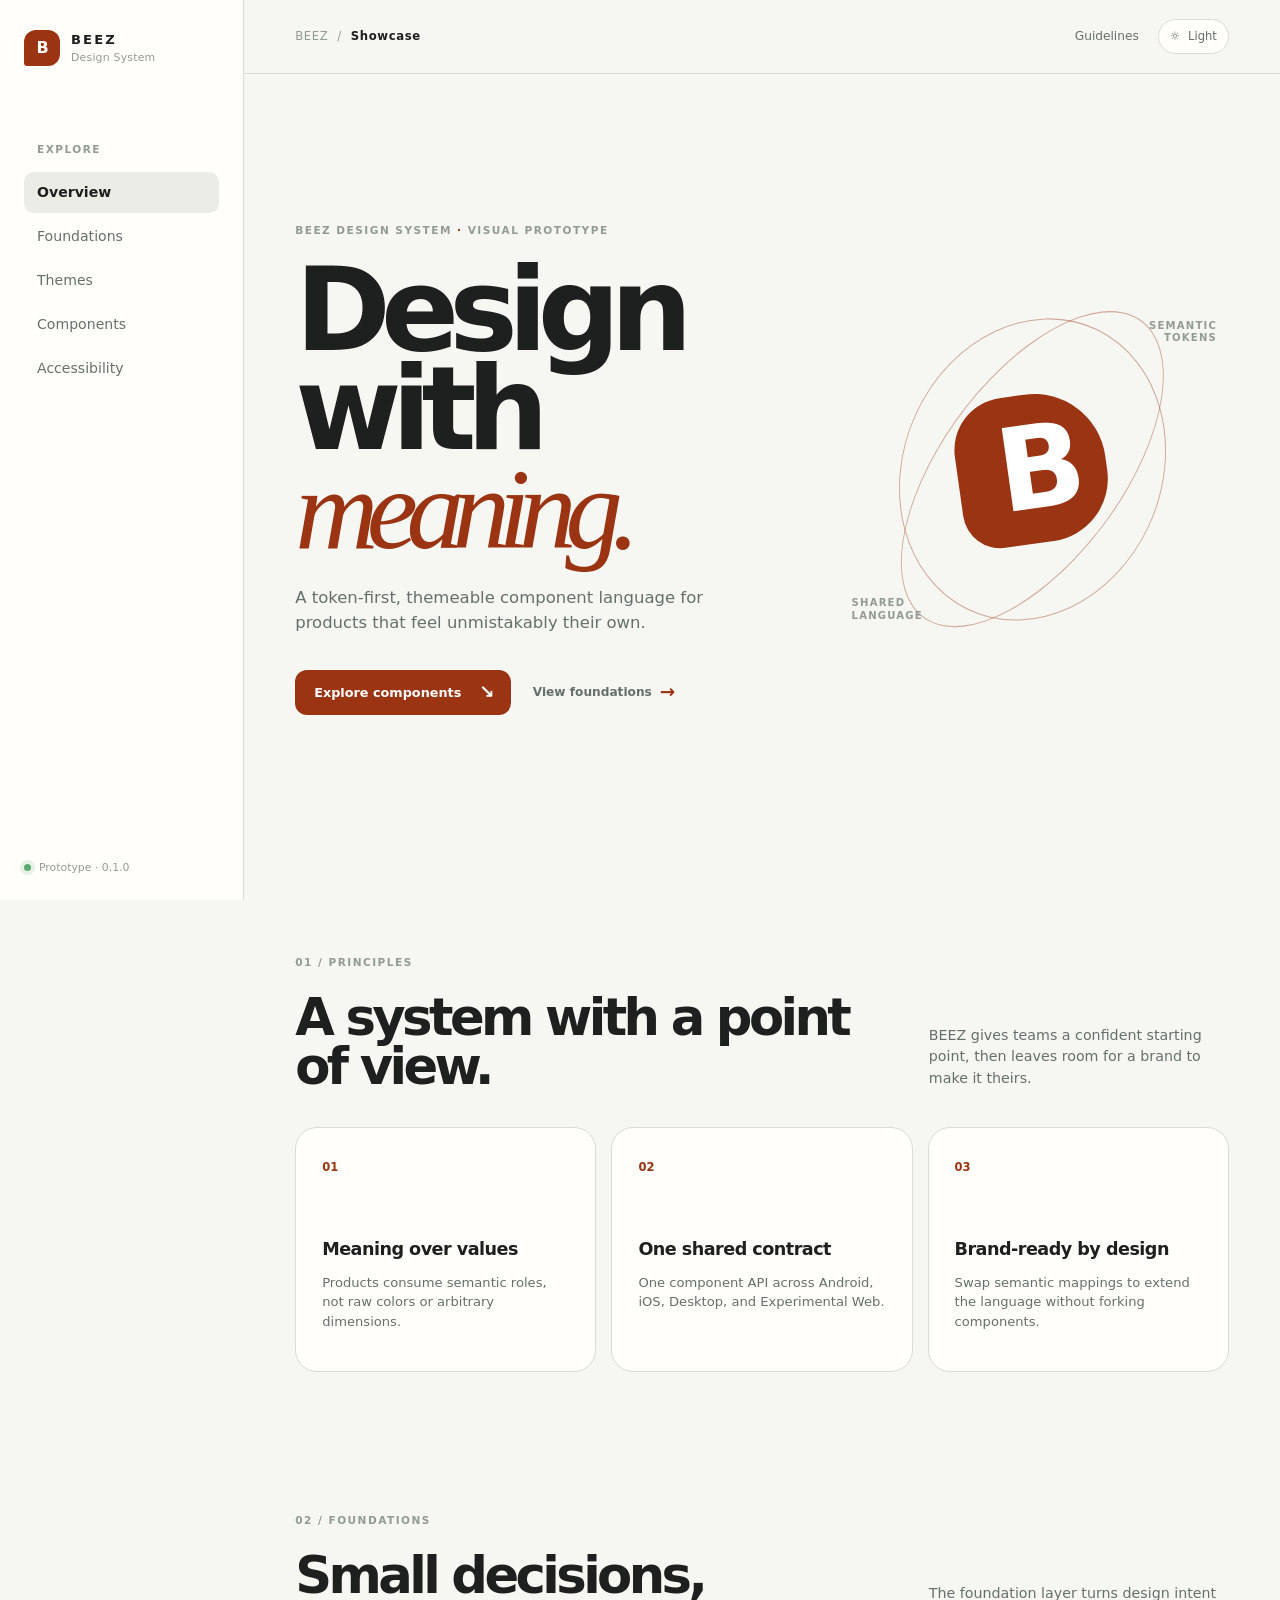
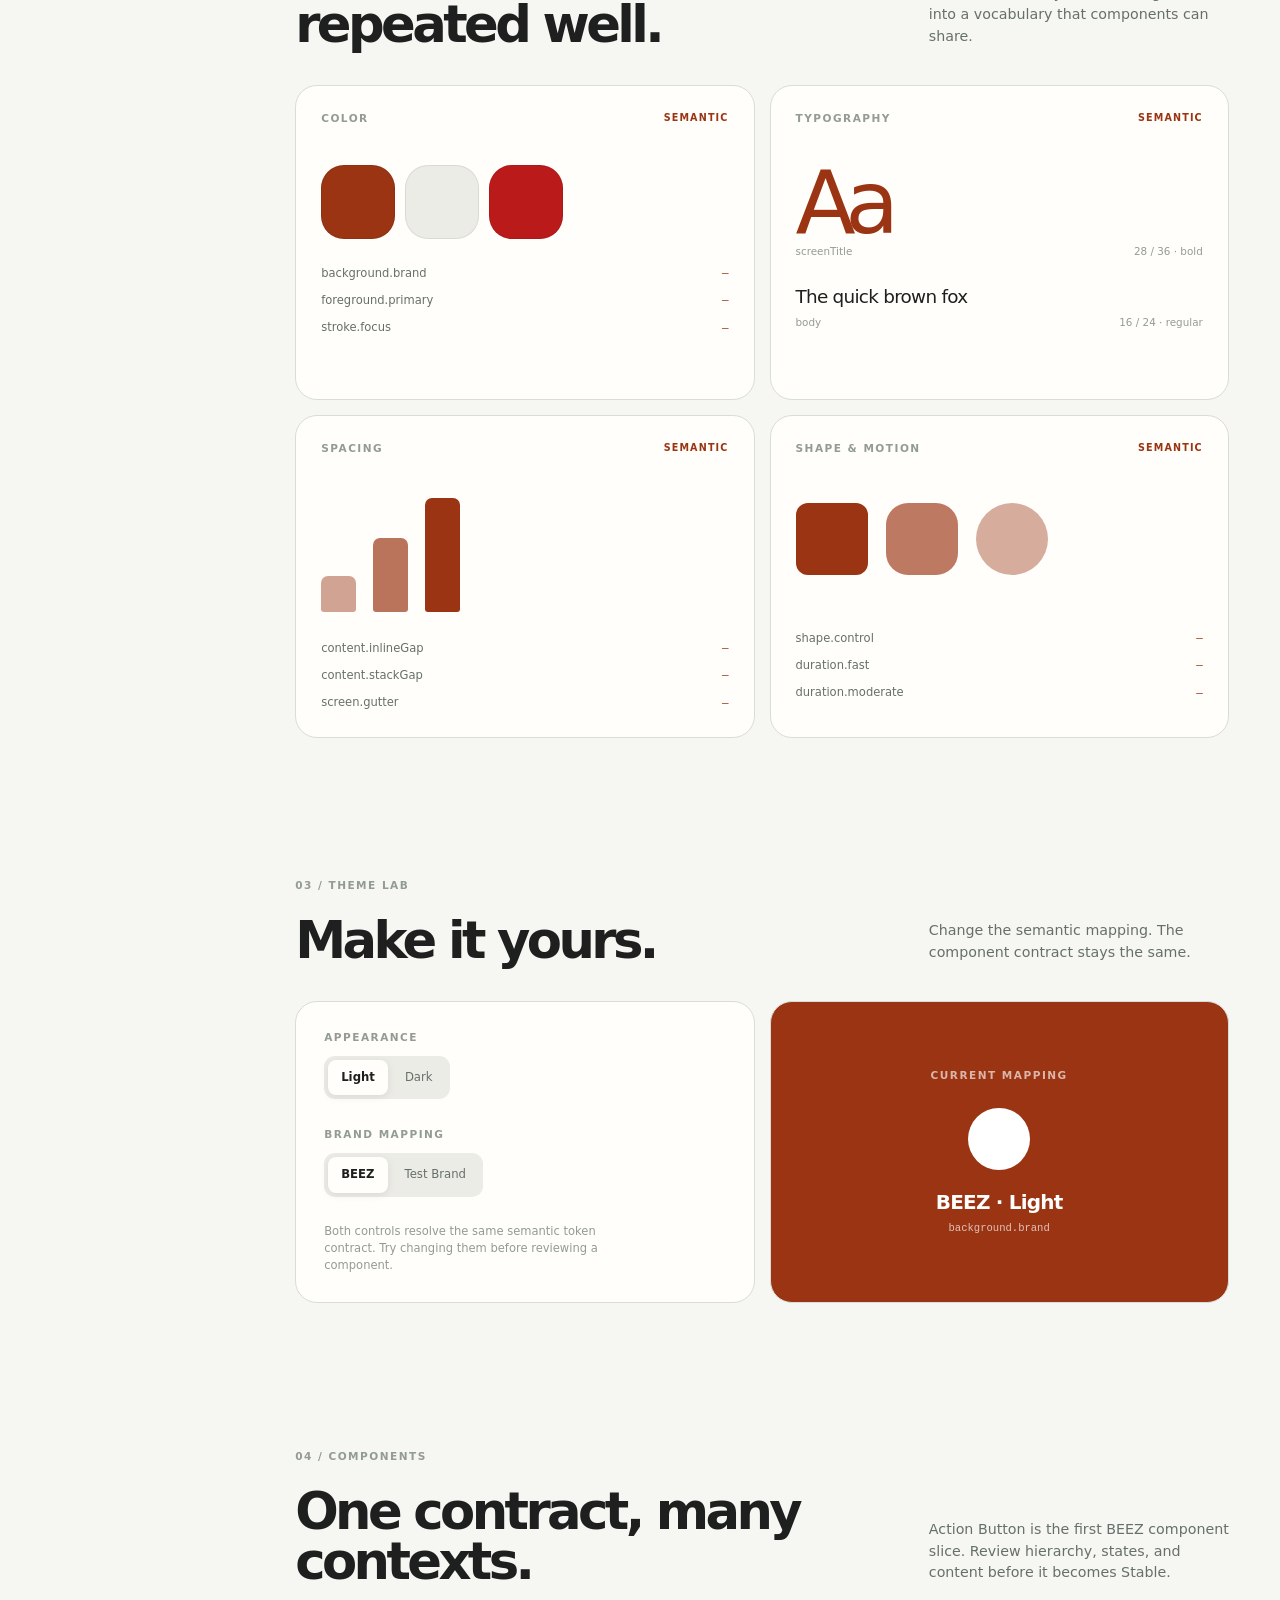
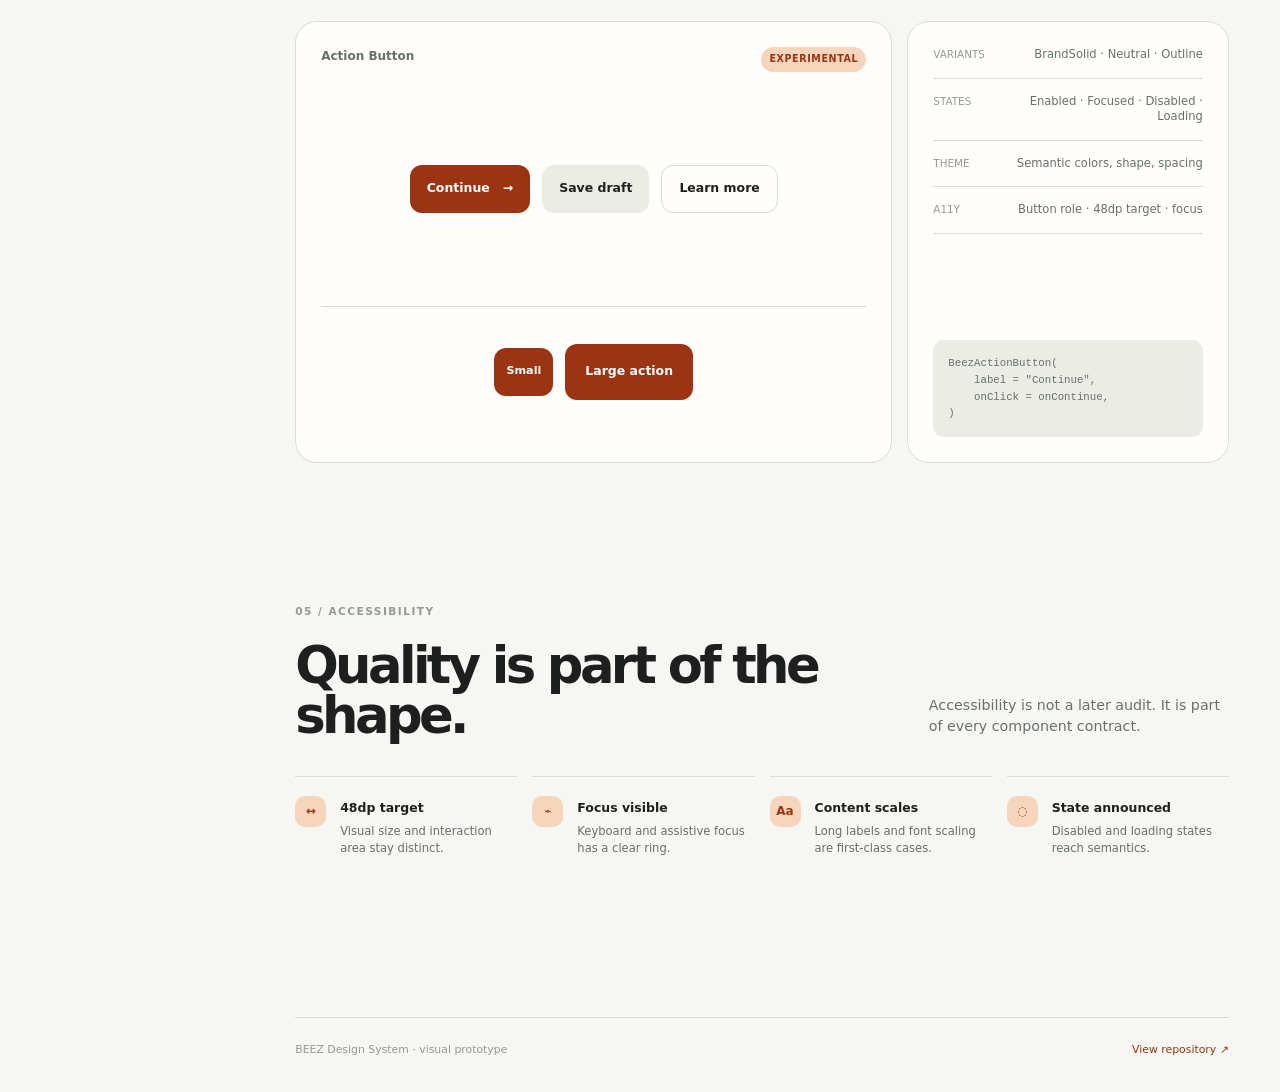
==== showcase/index.html @ 4e292fdb "feat: add BEEZ showcase shell" ====
<!doctype html>
<html lang="en">
  <head>
    <meta charset="utf-8">
    <meta name="viewport" content="width=device-width, initial-scale=1">
    <meta name="description" content="BEEZ Design System visual showcase prototype">
    <title>BEEZ Showcase</title>
    <link rel="stylesheet" href="./styles.css">
  </head>
  <body>
    <div class="app-shell">
      <aside class="sidebar" data-sidebar>
        <a class="brand-lockup" href="#overview" aria-label="BEEZ Showcase home">
          <span class="brand-mark">B</span>
          <span>
            <strong>BEEZ</strong>
            <small>Design System</small>
          </span>
        </a>

        <nav class="side-nav" aria-label="Showcase navigation">
          <p class="nav-label">Explore</p>
          <a class="nav-link is-active" href="#overview" data-nav="overview">Overview</a>
          <a class="nav-link" href="#foundations" data-nav="foundations">Foundations</a>
          <a class="nav-link" href="#themes" data-nav="themes">Themes</a>
          <a class="nav-link" href="#components" data-nav="components">Components</a>
          <a class="nav-link" href="#accessibility" data-nav="accessibility">Accessibility</a>
        </nav>

        <div class="sidebar-footer">
          <span class="status-dot"></span>
          <span>Prototype · 0.1.0</span>
        </div>
      </aside>

      <main class="main-content">
        <header class="topbar">
          <button class="icon-button menu-button" type="button" aria-label="Open navigation" data-menu-toggle>☰</button>
          <div class="breadcrumb"><span>BEEZ</span><span>/</span><strong>Showcase</strong></div>
          <div class="topbar-actions">
            <a class="text-link" href="https://github.com/90ms/beez-design/blob/main/docs/showcase.md">Guidelines</a>
            <button class="theme-toggle" type="button" data-theme-toggle aria-label="Toggle color theme">
              <span data-theme-icon>☼</span>
              <span data-theme-label>Light</span>
            </button>
          </div>
        </header>

        <div class="page-wrap">
          <section class="hero section-anchor" id="overview">
            <div class="hero-copy">
              <p class="eyebrow">BEEZ DESIGN SYSTEM <span>·</span> VISUAL PROTOTYPE</p>
              <h1>Design with<br><em>meaning.</em></h1>
              <p class="hero-description">A token-first, themeable component language for products that feel unmistakably their own.</p>
              <div class="hero-actions">
                <a class="button button-primary" href="#components">Explore components <span>↘</span></a>
                <a class="quiet-link" href="#foundations">View foundations <span>→</span></a>
              </div>
            </div>
            <div class="hero-art" aria-hidden="true">
              <div class="art-orbit orbit-one"></div>
              <div class="art-orbit orbit-two"></div>
              <div class="art-core">B</div>
              <div class="art-label label-top">semantic<br>tokens</div>
              <div class="art-label label-bottom">shared<br>language</div>
            </div>
          </section>

          <section class="section-anchor" id="principles">
            <div class="section-heading">
              <div>
                <p class="eyebrow">01 / PRINCIPLES</p>
                <h2>A system with a point of view.</h2>
              </div>
              <p class="section-intro">BEEZ gives teams a confident starting point, then leaves room for a brand to make it theirs.</p>
            </div>
            <div class="principle-grid">
              <article class="principle-card">
                <span class="card-index">01</span>
                <h3>Meaning over values</h3>
                <p>Products consume semantic roles, not raw colors or arbitrary dimensions.</p>
              </article>
              <article class="principle-card">
                <span class="card-index">02</span>
                <h3>One shared contract</h3>
                <p>One component API across Android, iOS, Desktop, and Experimental Web.</p>
              </article>
              <article class="principle-card">
                <span class="card-index">03</span>
                <h3>Brand-ready by design</h3>
                <p>Swap semantic mappings to extend the language without forking components.</p>
              </article>
            </div>
          </section>

          <section class="section-anchor" id="foundations">
            <div class="section-heading">
              <div>
                <p class="eyebrow">02 / FOUNDATIONS</p>
                <h2>Small decisions, repeated well.</h2>
              </div>
              <p class="section-intro">The foundation layer turns design intent into a vocabulary that components can share.</p>
            </div>
            <div class="foundation-grid">
              <article class="foundation-card foundation-color">
                <div class="card-topline"><span>Color</span><span>semantic</span></div>
                <div class="swatch-row">
                  <span class="color-swatch swatch-brand" data-swatch="background.brand"></span>
                  <span class="color-swatch swatch-neutral" data-swatch="background.neutral"></span>
                  <span class="color-swatch swatch-critical" data-swatch="background.critical"></span>
                </div>
                <div class="token-list">
                  <div><span>background.brand</span><code data-token-value="background.brand">—</code></div>
                  <div><span>foreground.primary</span><code data-token-value="foreground.primary">—</code></div>
                  <div><span>stroke.focus</span><code data-token-value="stroke.focus">—</code></div>
                </div>
              </article>
              <article class="foundation-card">
                <div class="card-topline"><span>Typography</span><span>semantic</span></div>
                <div class="type-sample display-sample" data-type-sample="display">Aa</div>
                <div class="type-sample-label"><span>screenTitle</span><span>28 / 36 · bold</span></div>
                <div class="type-sample body-sample" data-type-sample="body">The quick brown fox</div>
                <div class="type-sample-label"><span>body</span><span>16 / 24 · regular</span></div>
              </article>
              <article class="foundation-card">
                <div class="card-topline"><span>Spacing</span><span>semantic</span></div>
                <div class="spacing-demo">
                  <span class="spacing-bar bar-small" data-spacing="content.inlineGap"></span>
                  <span class="spacing-bar bar-medium" data-spacing="content.stackGap"></span>
                  <span class="spacing-bar bar-large" data-spacing="screen.gutter"></span>
                </div>
                <div class="token-list">
                  <div><span>content.inlineGap</span><code data-token-value="content.inlineGap">—</code></div>
                  <div><span>content.stackGap</span><code data-token-value="content.stackGap">—</code></div>
                  <div><span>screen.gutter</span><code data-token-value="screen.gutter">—</code></div>
                </div>
              </article>
              <article class="foundation-card">
                <div class="card-topline"><span>Shape & Motion</span><span>semantic</span></div>
                <div class="shape-demo">
                  <span class="shape-sample shape-control"></span>
                  <span class="shape-sample shape-container"></span>
                  <span class="shape-sample shape-round"></span>
                </div>
                <div class="token-list">
                  <div><span>shape.control</span><code data-token-value="shape.control">—</code></div>
                  <div><span>duration.fast</span><code data-token-value="duration.fast">—</code></div>
                  <div><span>duration.moderate</span><code data-token-value="duration.moderate">—</code></div>
                </div>
              </article>
            </div>
          </section>

          <section class="section-anchor theme-lab" id="themes">
            <div class="section-heading">
              <div>
                <p class="eyebrow">03 / THEME LAB</p>
                <h2>Make it yours.</h2>
              </div>
              <p class="section-intro">Change the semantic mapping. The component contract stays the same.</p>
            </div>
            <div class="lab-layout">
              <div class="lab-controls">
                <div class="control-group">
                  <span class="control-label">Appearance</span>
                  <div class="segmented-control" role="group" aria-label="Appearance">
                    <button type="button" class="segment is-selected" data-appearance="light">Light</button>
                    <button type="button" class="segment" data-appearance="dark">Dark</button>
                  </div>
                </div>
                <div class="control-group">
                  <span class="control-label">Brand mapping</span>
                  <div class="segmented-control" role="group" aria-label="Brand mapping">
                    <button type="button" class="segment is-selected" data-brand="beez">BEEZ</button>
                    <button type="button" class="segment" data-brand="test">Test Brand</button>
                  </div>
                </div>
                <p class="lab-note">Both controls resolve the same semantic token contract. Try changing them before reviewing a component.</p>
              </div>
              <div class="lab-preview" data-lab-preview>
                <span class="preview-kicker">CURRENT MAPPING</span>
                <div class="preview-swatch" data-preview-swatch></div>
                <strong data-preview-name>BEEZ · Light</strong>
                <span data-preview-value>background.brand</span>
              </div>
            </div>
          </section>

          <section class="section-anchor" id="components">
            <div class="section-heading">
              <div>
                <p class="eyebrow">04 / COMPONENTS</p>
                <h2>One contract, many contexts.</h2>
              </div>
              <p class="section-intro">Action Button is the first BEEZ component slice. Review hierarchy, states, and content before it becomes Stable.</p>
            </div>
            <div class="component-showcase">
              <div class="component-preview">
                <div class="preview-toolbar">
                  <span>Action Button</span>
                  <span class="status-badge">Experimental</span>
                </div>
                <div class="button-stage" data-button-stage>
                  <button class="beez-button button-brand" data-action-button="brand">Continue <span>→</span></button>
                  <button class="beez-button button-neutral" data-action-button="neutral">Save draft</button>
                  <button class="beez-button button-outline" data-action-button="outline">Learn more</button>
                </div>
                <div class="button-stage button-stage-small" data-button-stage-small>
                  <button class="beez-button button-brand is-small">Small</button>
                  <button class="beez-button button-brand is-large">Large action</button>
                </div>
              </div>
              <div class="component-notes">
                <div class="note-row"><span class="note-key">Variants</span><span>BrandSolid · Neutral · Outline</span></div>
                <div class="note-row"><span class="note-key">States</span><span>Enabled · Focused · Disabled · Loading</span></div>
                <div class="note-row"><span class="note-key">Theme</span><span>Semantic colors, shape, spacing</span></div>
                <div class="note-row"><span class="note-key">A11y</span><span>Button role · 48dp target · focus</span></div>
                <pre class="code-snippet"><code>BeezActionButton(
    label = "Continue",
    onClick = onContinue,
)</code></pre>
              </div>
            </div>
          </section>

          <section class="section-anchor accessibility-section" id="accessibility">
            <div class="section-heading">
              <div>
                <p class="eyebrow">05 / ACCESSIBILITY</p>
                <h2>Quality is part of the shape.</h2>
              </div>
              <p class="section-intro">Accessibility is not a later audit. It is part of every component contract.</p>
            </div>
            <div class="access-grid">
              <div class="access-item"><span class="access-icon">↔</span><div><strong>48dp target</strong><p>Visual size and interaction area stay distinct.</p></div></div>
              <div class="access-item"><span class="access-icon">⌁</span><div><strong>Focus visible</strong><p>Keyboard and assistive focus has a clear ring.</p></div></div>
              <div class="access-item"><span class="access-icon">Aa</span><div><strong>Content scales</strong><p>Long labels and font scaling are first-class cases.</p></div></div>
              <div class="access-item"><span class="access-icon">◌</span><div><strong>State announced</strong><p>Disabled and loading states reach semantics.</p></div></div>
            </div>
          </section>

          <footer class="site-footer">
            <span>BEEZ Design System · visual prototype</span>
            <a href="https://github.com/90ms/beez-design">View repository ↗</a>
          </footer>
        </div>
      </main>
    </div>
    <script src="./app.js"></script>
  </body>
</html>
---- showcase/styles.css ----
:root {
  color-scheme: light;
  --page: #f6f6f2;
  --surface: #fffefa;
  --surface-raised: #ffffff;
  --surface-muted: #ecece6;
  --ink: #1d201e;
  --ink-soft: #66706a;
  --ink-faint: #939b95;
  --line: #d9ddd7;
  --brand: #9a3412;
  --brand-soft: #f6d5bd;
  --on-brand: #ffffff;
  --critical: #ba1a1a;
  --focus: #9a3412;
  --shadow: 0 18px 60px rgba(29, 32, 30, .08);
  --radius-card: 22px;
  --radius-control: 12px;
  --radius-pill: 999px;
  --page-gutter: clamp(20px, 4vw, 64px);
  --section-gap: clamp(88px, 11vw, 176px);
  --display-size: clamp(4rem, 9vw, 9.5rem);
  --body-size: 1rem;
  --transition: 180ms ease;
}

html[data-theme="dark"] {
  color-scheme: dark;
  --page: #171916;
  --surface: #20231f;
  --surface-raised: #292d28;
  --surface-muted: #30352f;
  --ink: #f1f2eb;
  --ink-soft: #b4bdb3;
  --ink-faint: #7e887f;
  --line: #3d443c;
  --brand: #ffb36b;
  --brand-soft: #5d3521;
  --on-brand: #3b1800;
  --critical: #ffb4ab;
  --focus: #ffb36b;
  --shadow: 0 18px 60px rgba(0, 0, 0, .2);
}

html[data-brand="test"] {
  --brand: #1769aa;
  --brand-soft: #cfe5f8;
  --on-brand: #ffffff;
  --focus: #1769aa;
}

html[data-brand="test"][data-theme="dark"] {
  --brand: #8cc8f2;
  --brand-soft: #25465e;
  --on-brand: #082238;
  --focus: #8cc8f2;
}

* { box-sizing: border-box; }

html { scroll-behavior: smooth; }

body {
  margin: 0;
  background: var(--page);
  color: var(--ink);
  font-family: Inter, ui-sans-serif, system-ui, -apple-system, BlinkMacSystemFont, "Segoe UI", sans-serif;
  font-size: var(--body-size);
  line-height: 1.5;
  transition: background var(--transition), color var(--transition);
}

button, a { font: inherit; }
a { color: inherit; text-decoration: none; }
button { border: 0; cursor: pointer; }

.app-shell { display: flex; min-height: 100vh; }

.sidebar {
  position: fixed;
  inset: 0 auto 0 0;
  z-index: 10;
  display: flex;
  width: 244px;
  flex-direction: column;
  padding: 30px 24px 24px;
  border-right: 1px solid var(--line);
  background: var(--surface);
}

.brand-lockup { display: inline-flex; align-items: center; gap: 11px; }
.brand-mark {
  display: grid;
  width: 36px;
  height: 36px;
  place-items: center;
  border-radius: 12px 12px 12px 3px;
  background: var(--brand);
  color: var(--on-brand);
  font-weight: 800;
  letter-spacing: -.08em;
  transition: background var(--transition), color var(--transition);
}
.brand-lockup strong { display: block; font-size: .82rem; letter-spacing: .16em; }
.brand-lockup small { display: block; color: var(--ink-faint); font-size: .68rem; letter-spacing: .02em; }
.side-nav { margin-top: 76px; }
.nav-label, .eyebrow, .control-label, .card-topline, .preview-kicker {
  color: var(--ink-faint);
  font-size: .66rem;
  font-weight: 750;
  letter-spacing: .14em;
  text-transform: uppercase;
}
.nav-label { margin: 0 0 14px 13px; }
.nav-link {
  display: block;
  margin: 3px 0;
  padding: 10px 13px;
  border-radius: 10px;
  color: var(--ink-soft);
  font-size: .88rem;
  transition: background var(--transition), color var(--transition);
}
.nav-link:hover, .nav-link.is-active { background: var(--surface-muted); color: var(--ink); }
.nav-link.is-active { font-weight: 700; }
.sidebar-footer { display: flex; align-items: center; gap: 8px; margin-top: auto; color: var(--ink-faint); font-size: .68rem; }
.status-dot { width: 7px; height: 7px; border-radius: 50%; background: #5caa71; box-shadow: 0 0 0 4px color-mix(in srgb, #5caa71 15%, transparent); }

.main-content { min-width: 0; width: 100%; margin-left: 244px; }
.topbar {
  position: sticky;
  top: 0;
  z-index: 5;
  display: flex;
  height: 74px;
  align-items: center;
  justify-content: space-between;
  padding: 0 var(--page-gutter);
  border-bottom: 1px solid var(--line);
  background: color-mix(in srgb, var(--page) 88%, transparent);
  backdrop-filter: blur(14px);
}
.breadcrumb { display: flex; gap: 9px; color: var(--ink-faint); font-size: .73rem; letter-spacing: .05em; }
.breadcrumb strong { color: var(--ink); }
.topbar-actions { display: flex; align-items: center; gap: 19px; }
.text-link, .quiet-link { color: var(--ink-soft); font-size: .76rem; }
.text-link:hover, .quiet-link:hover { color: var(--brand); }
.theme-toggle, .icon-button {
  display: inline-flex;
  align-items: center;
  gap: 8px;
  padding: 8px 11px;
  border: 1px solid var(--line);
  border-radius: var(--radius-pill);
  background: var(--surface);
  color: var(--ink-soft);
  font-size: .72rem;
  transition: border-color var(--transition), color var(--transition), background var(--transition);
}
.theme-toggle:hover, .icon-button:hover { border-color: var(--brand); color: var(--ink); }
.menu-button { display: none; padding: 7px 10px; border-radius: 9px; }

.page-wrap { max-width: 1400px; margin: 0 auto; padding: 0 var(--page-gutter); }
.section-anchor { scroll-margin-top: 100px; padding-top: var(--section-gap); }
.hero { display: flex; min-height: min(740px, calc(100vh - 74px)); align-items: center; justify-content: space-between; gap: 50px; padding-top: 50px; }
.hero-copy { max-width: 710px; }
.eyebrow { margin: 0 0 22px; }
.eyebrow span { color: var(--brand); }
h1, h2, h3, p { margin-top: 0; }
h1 { margin-bottom: 27px; font-size: var(--display-size); font-weight: 670; letter-spacing: -.085em; line-height: .86; }
h1 em { color: var(--brand); font-family: Georgia, "Times New Roman", serif; font-weight: 400; letter-spacing: -.1em; }
.hero-description { max-width: 445px; color: var(--ink-soft); font-size: 1.03rem; }
.hero-actions { display: flex; align-items: center; gap: 22px; margin-top: 34px; }
.button { display: inline-flex; align-items: center; gap: 18px; border-radius: var(--radius-control); padding: 13px 16px 13px 19px; font-size: .8rem; font-weight: 730; transition: transform var(--transition), background var(--transition); }
.button:hover { transform: translateY(-2px); }
.button-primary { background: var(--brand); color: var(--on-brand); }
.button-primary span { font-size: 1.15rem; line-height: 1; }
.quiet-link { display: inline-flex; align-items: center; gap: 8px; font-weight: 650; }
.quiet-link span { color: var(--brand); font-size: 1.15rem; }

.hero-art { position: relative; width: min(42vw, 530px); aspect-ratio: 1; }
.art-orbit { position: absolute; inset: 14%; border: 1px solid color-mix(in srgb, var(--brand) 40%, transparent); border-radius: 50%; transform: rotate(-25deg) skewX(-10deg); }
.orbit-two { inset: 5% 26% 5% 26%; transform: rotate(55deg) skewX(14deg); }
.art-core { position: absolute; top: 50%; left: 50%; display: grid; width: 38%; aspect-ratio: 1; place-items: center; transform: translate(-50%, -50%) rotate(-8deg); border-radius: 35% 48% 42% 25%; background: var(--brand); color: var(--on-brand); font-size: clamp(4rem, 9vw, 8rem); font-weight: 800; letter-spacing: -.16em; line-height: 1; transition: background var(--transition), color var(--transition); }
.art-label { position: absolute; color: var(--ink-faint); font-size: .63rem; font-weight: 700; letter-spacing: .12em; line-height: 1.25; text-transform: uppercase; }
.label-top { top: 12%; right: 3%; text-align: right; }
.label-bottom { bottom: 11%; left: 4%; }

.section-heading { display: flex; align-items: end; justify-content: space-between; gap: 40px; margin-bottom: 35px; }
.section-heading h2 { max-width: 620px; margin-bottom: 0; font-size: clamp(2rem, 4vw, 4rem); font-weight: 680; letter-spacing: -.07em; line-height: .97; }
.section-intro { max-width: 300px; margin-bottom: 3px; color: var(--ink-soft); font-size: .89rem; }
.principle-grid { display: grid; grid-template-columns: repeat(3, 1fr); gap: 15px; }
.principle-card, .foundation-card, .component-preview, .component-notes, .lab-controls, .lab-preview { border: 1px solid var(--line); border-radius: var(--radius-card); background: var(--surface); }
.principle-card { min-height: 245px; padding: 26px; }
.card-index { display: inline-block; margin-bottom: 60px; color: var(--brand); font-size: .72rem; font-weight: 750; }
.principle-card h3 { margin-bottom: 10px; font-size: 1.1rem; letter-spacing: -.03em; }
.principle-card p { max-width: 265px; margin-bottom: 0; color: var(--ink-soft); font-size: .82rem; }

.foundation-grid { display: grid; grid-template-columns: repeat(2, 1fr); gap: 15px; }
.foundation-card { min-height: 315px; padding: 25px; overflow: hidden; }
.card-topline { display: flex; justify-content: space-between; }
.card-topline span:last-child { color: var(--brand); font-size: .6rem; letter-spacing: .12em; }
.swatch-row { display: flex; gap: 10px; margin: 38px 0 26px; }
.color-swatch { display: block; width: 74px; height: 74px; border-radius: 23px; background: var(--brand); box-shadow: inset 0 0 0 1px rgba(0,0,0,.08); }
.swatch-neutral { background: var(--surface-muted); }
.swatch-critical { background: var(--critical); }
.token-list { display: grid; gap: 10px; }
.token-list > div, .type-sample-label, .note-row { display: flex; align-items: center; justify-content: space-between; gap: 20px; color: var(--ink-soft); font-size: .72rem; }
.token-list code { color: var(--brand); font-family: ui-monospace, SFMono-Regular, Menlo, monospace; font-size: .68rem; }
.display-sample { margin-top: 34px; color: var(--brand); font-size: 5.5rem; letter-spacing: -.12em; line-height: .95; }
.body-sample { margin: 23px 0 4px; font-size: 1.15rem; letter-spacing: -.04em; }
.type-sample-label { color: var(--ink-faint); font-size: .65rem; }
.spacing-demo { display: flex; height: 130px; align-items: end; gap: 17px; margin: 25px 0 28px; }
.spacing-bar { display: block; width: 35px; border-radius: 7px 7px 3px 3px; background: var(--brand); }
.bar-small { height: 36px; opacity: .45; }
.bar-medium { height: 74px; opacity: .68; }
.bar-large { height: 114px; }
.shape-demo { display: flex; align-items: center; gap: 18px; height: 132px; margin: 16px 0 25px; }
.shape-sample { display: block; width: 72px; height: 72px; background: var(--brand); }
.shape-control { border-radius: 12px; }
.shape-container { border-radius: 22px; opacity: .65; }
.shape-round { border-radius: 50%; opacity: .4; }

.theme-lab { padding-bottom: 5px; }
.lab-layout { display: grid; grid-template-columns: 1fr 1fr; gap: 15px; }
.lab-controls, .lab-preview { min-height: 285px; padding: 28px; }
.control-group + .control-group { margin-top: 28px; }
.control-label { display: block; margin-bottom: 10px; }
.segmented-control { display: inline-flex; gap: 4px; padding: 4px; border-radius: 11px; background: var(--surface-muted); }
.segment { padding: 9px 13px; border-radius: 8px; background: transparent; color: var(--ink-soft); font-size: .73rem; }
.segment.is-selected { background: var(--surface); box-shadow: 0 2px 8px rgba(0,0,0,.08); color: var(--ink); font-weight: 700; }
.lab-note { max-width: 300px; margin: 26px 0 0; color: var(--ink-faint); font-size: .72rem; }
.lab-preview { display: flex; flex-direction: column; justify-content: center; align-items: center; background: var(--brand); color: var(--on-brand); transition: background var(--transition), color var(--transition); }
.preview-kicker { color: color-mix(in srgb, var(--on-brand) 64%, transparent); }
.preview-swatch { width: 62px; height: 62px; margin: 24px 0 17px; border: 1px solid color-mix(in srgb, var(--on-brand) 25%, transparent); border-radius: 50%; background: var(--on-brand); }
.lab-preview strong { font-size: 1.25rem; letter-spacing: -.04em; }
.lab-preview > span:last-child { margin-top: 4px; color: color-mix(in srgb, var(--on-brand) 70%, transparent); font-family: ui-monospace, SFMono-Regular, Menlo, monospace; font-size: .66rem; }

.component-showcase { display: grid; grid-template-columns: 1.3fr .7fr; gap: 15px; }
.component-preview, .component-notes { padding: 25px; }
.preview-toolbar { display: flex; justify-content: space-between; color: var(--ink-soft); font-size: .75rem; font-weight: 700; }
.status-badge { padding: 5px 8px; border-radius: var(--radius-pill); background: var(--brand-soft); color: var(--brand); font-size: .6rem; letter-spacing: .06em; text-transform: uppercase; }
.button-stage { display: flex; min-height: 235px; flex-wrap: wrap; align-items: center; justify-content: center; gap: 12px; border-bottom: 1px solid var(--line); }
.button-stage-small { min-height: 130px; border: 0; }
.beez-button { display: inline-flex; align-items: center; gap: 13px; justify-content: center; min-height: 48px; padding: 0 17px; border-radius: var(--radius-control); font-size: .78rem; font-weight: 740; transition: transform var(--transition), background var(--transition), box-shadow var(--transition); }
.beez-button:hover { transform: translateY(-2px); }
.beez-button:focus-visible { outline: 3px solid var(--focus); outline-offset: 3px; }
.button-brand { background: var(--brand); color: var(--on-brand); }
.button-neutral { background: var(--surface-muted); color: var(--ink); }
.button-outline { border: 1px solid var(--line); background: transparent; color: var(--ink); }
.beez-button.is-small { min-height: 48px; padding: 0 12px; font-size: .7rem; }
.beez-button.is-large { min-height: 56px; padding: 0 20px; }
.component-notes { display: flex; flex-direction: column; gap: 15px; }
.note-row { align-items: start; padding-bottom: 15px; border-bottom: 1px solid var(--line); line-height: 1.35; }
.note-key { min-width: 62px; color: var(--ink-faint); font-size: .65rem; text-transform: uppercase; }
.note-row > span:last-child { text-align: right; }
.code-snippet { margin: auto 0 0; padding: 15px; overflow: auto; border-radius: 11px; background: var(--surface-muted); color: var(--ink-soft); font-size: .67rem; line-height: 1.55; }

.accessibility-section { padding-bottom: var(--section-gap); }
.access-grid { display: grid; grid-template-columns: repeat(4, 1fr); gap: 15px; }
.access-item { display: flex; gap: 14px; padding: 19px 0; border-top: 1px solid var(--line); }
.access-icon { display: grid; width: 31px; height: 31px; flex: 0 0 auto; place-items: center; border-radius: 10px; background: var(--brand-soft); color: var(--brand); font-size: .75rem; font-weight: 750; }
.access-item strong { display: block; margin: 3px 0 6px; font-size: .78rem; }
.access-item p { margin: 0; color: var(--ink-soft); font-size: .72rem; line-height: 1.45; }
.site-footer { display: flex; justify-content: space-between; padding: 24px 0 34px; border-top: 1px solid var(--line); color: var(--ink-faint); font-size: .68rem; }
.site-footer a { color: var(--brand); }

@media (max-width: 1050px) {
  .sidebar { width: 210px; padding-inline: 17px; }
  .main-content { margin-left: 210px; }
  .hero { min-height: 610px; }
  .hero-art { width: min(38vw, 400px); }
  .access-grid { grid-template-columns: repeat(2, 1fr); }
}

@media (max-width: 760px) {
  .sidebar { width: 244px; transform: translateX(-100%); transition: transform var(--transition); box-shadow: var(--shadow); }
  .sidebar.is-open { transform: translateX(0); }
  .main-content { margin-left: 0; }
  .menu-button { display: inline-flex; }
  .topbar { gap: 15px; }
  .topbar .breadcrumb { margin-right: auto; }
  .topbar-actions .text-link { display: none; }
  .hero { min-height: auto; flex-direction: column; align-items: start; padding-top: 100px; }
  .hero-art { align-self: center; width: min(85vw, 440px); margin-top: 20px; }
  .section-heading, .lab-layout, .component-showcase { display: block; }
  .section-intro { margin-top: 17px; }
  .principle-grid, .foundation-grid { grid-template-columns: 1fr; }
  .principle-card { min-height: 180px; }
  .card-index { margin-bottom: 30px; }
  .lab-preview, .component-notes { margin-top: 15px; }
  .access-grid { grid-template-columns: 1fr 1fr; }
}

@media (max-width: 480px) {
  :root { --page-gutter: 18px; }
  .topbar { padding-inline: 18px; }
  .theme-toggle { padding-inline: 9px; }
  .theme-toggle span:last-child { display: none; }
  h1 { font-size: 4.1rem; }
  .hero-actions { align-items: start; flex-direction: column; gap: 16px; }
  .foundation-card { min-height: 290px; padding: 20px; }
  .access-grid { grid-template-columns: 1fr; }
  .site-footer { align-items: start; flex-direction: column; gap: 9px; }
}
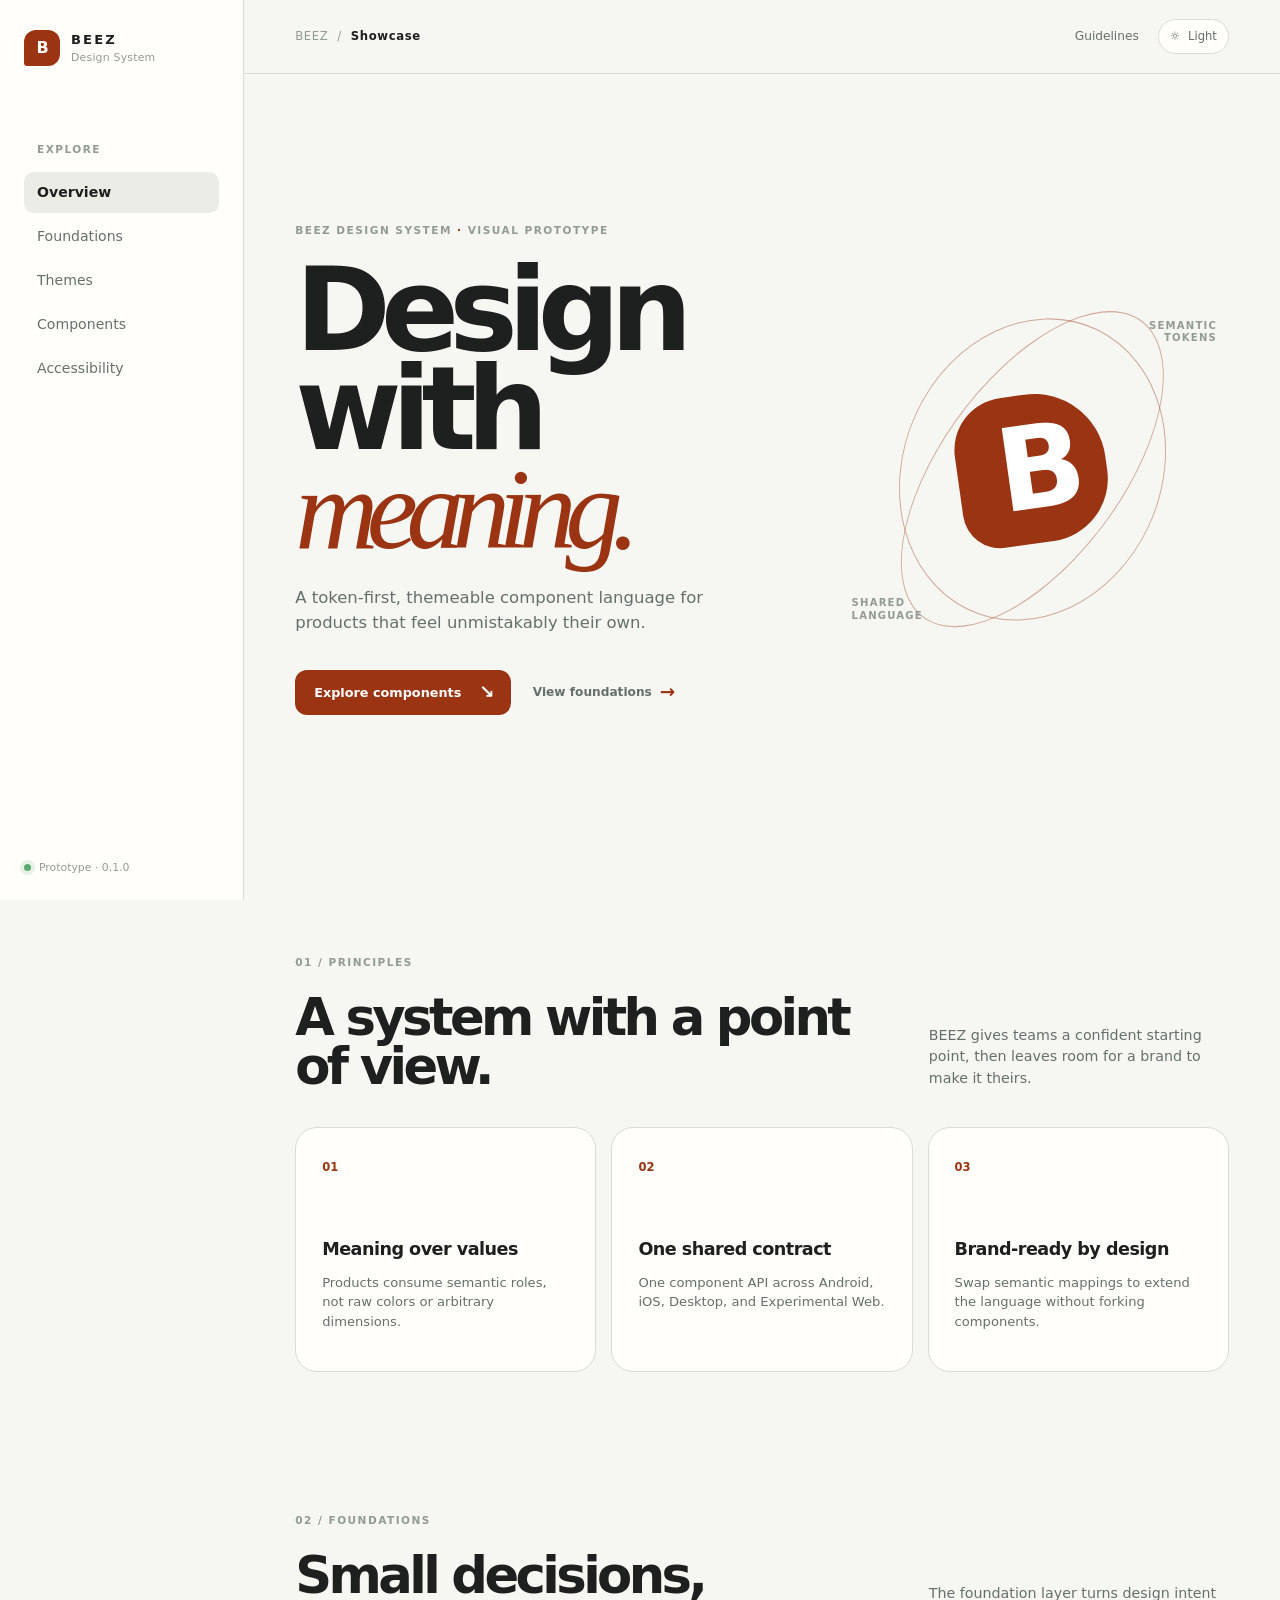
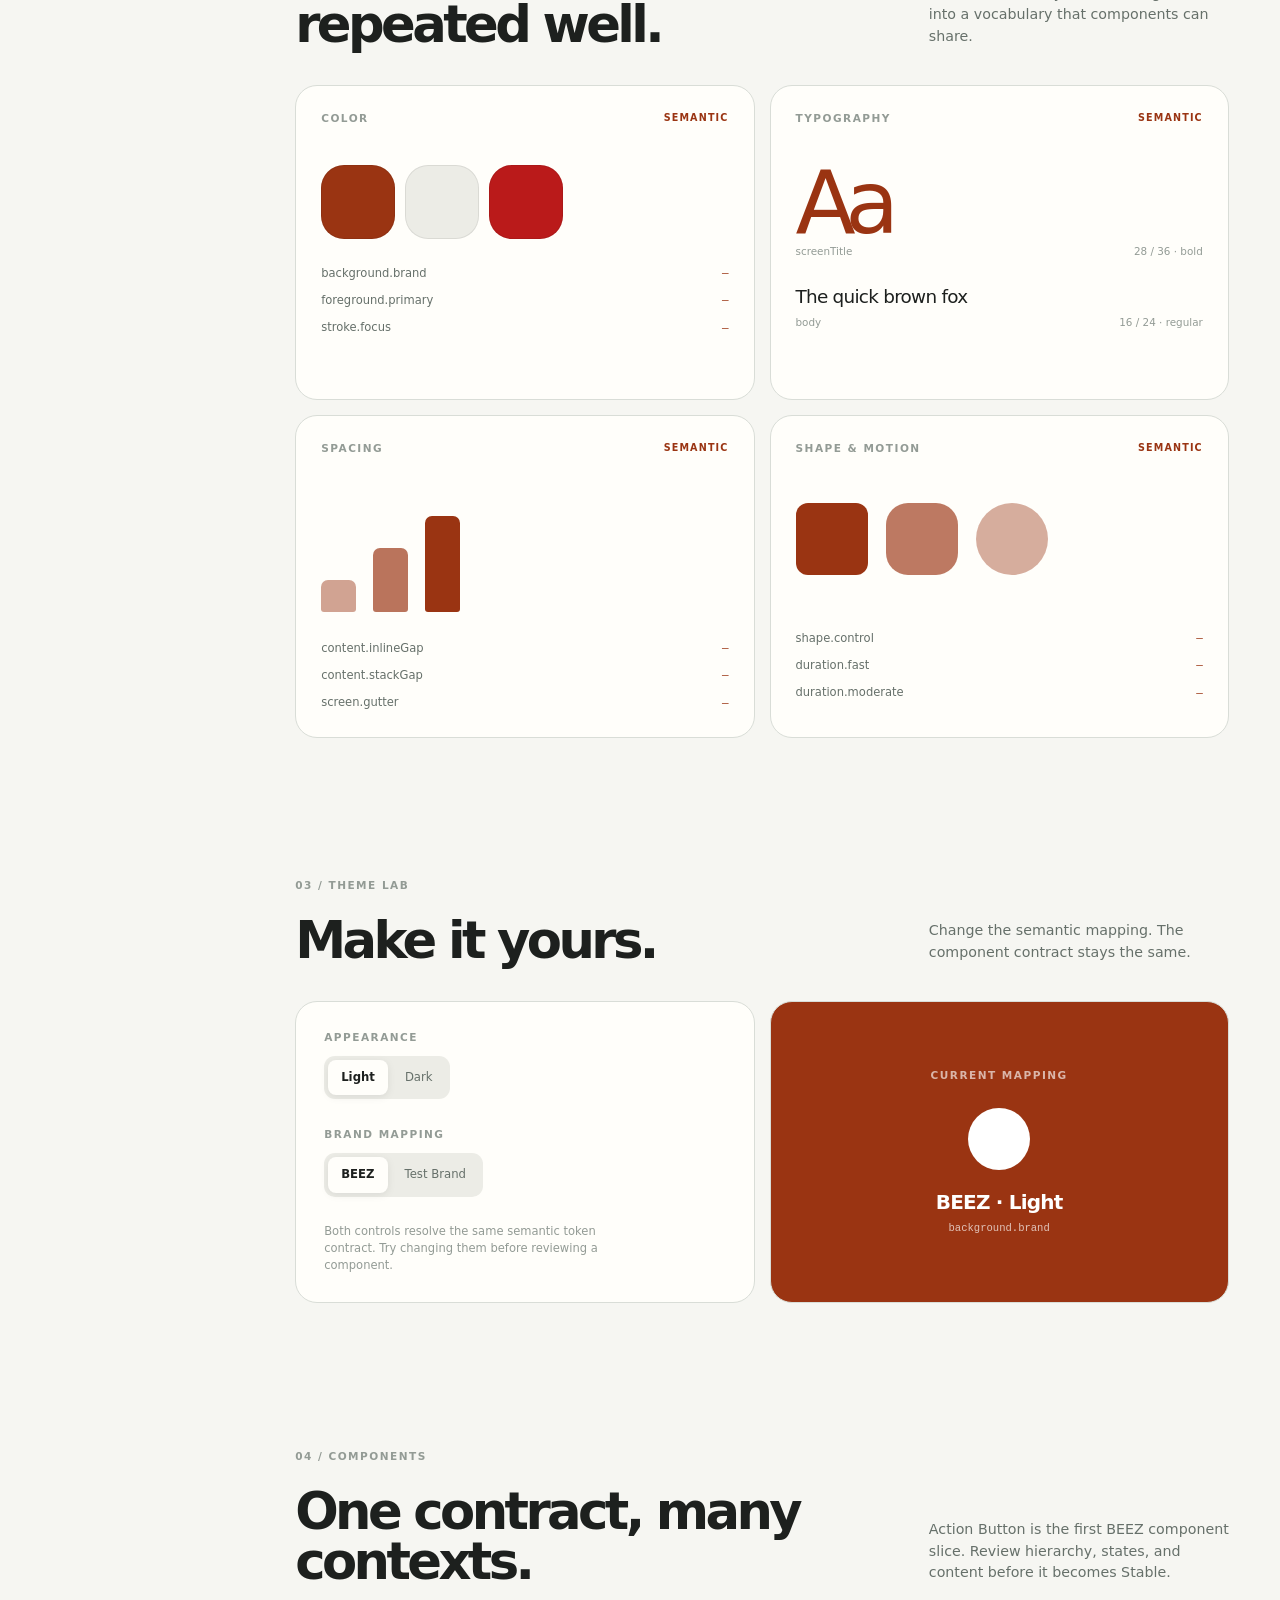
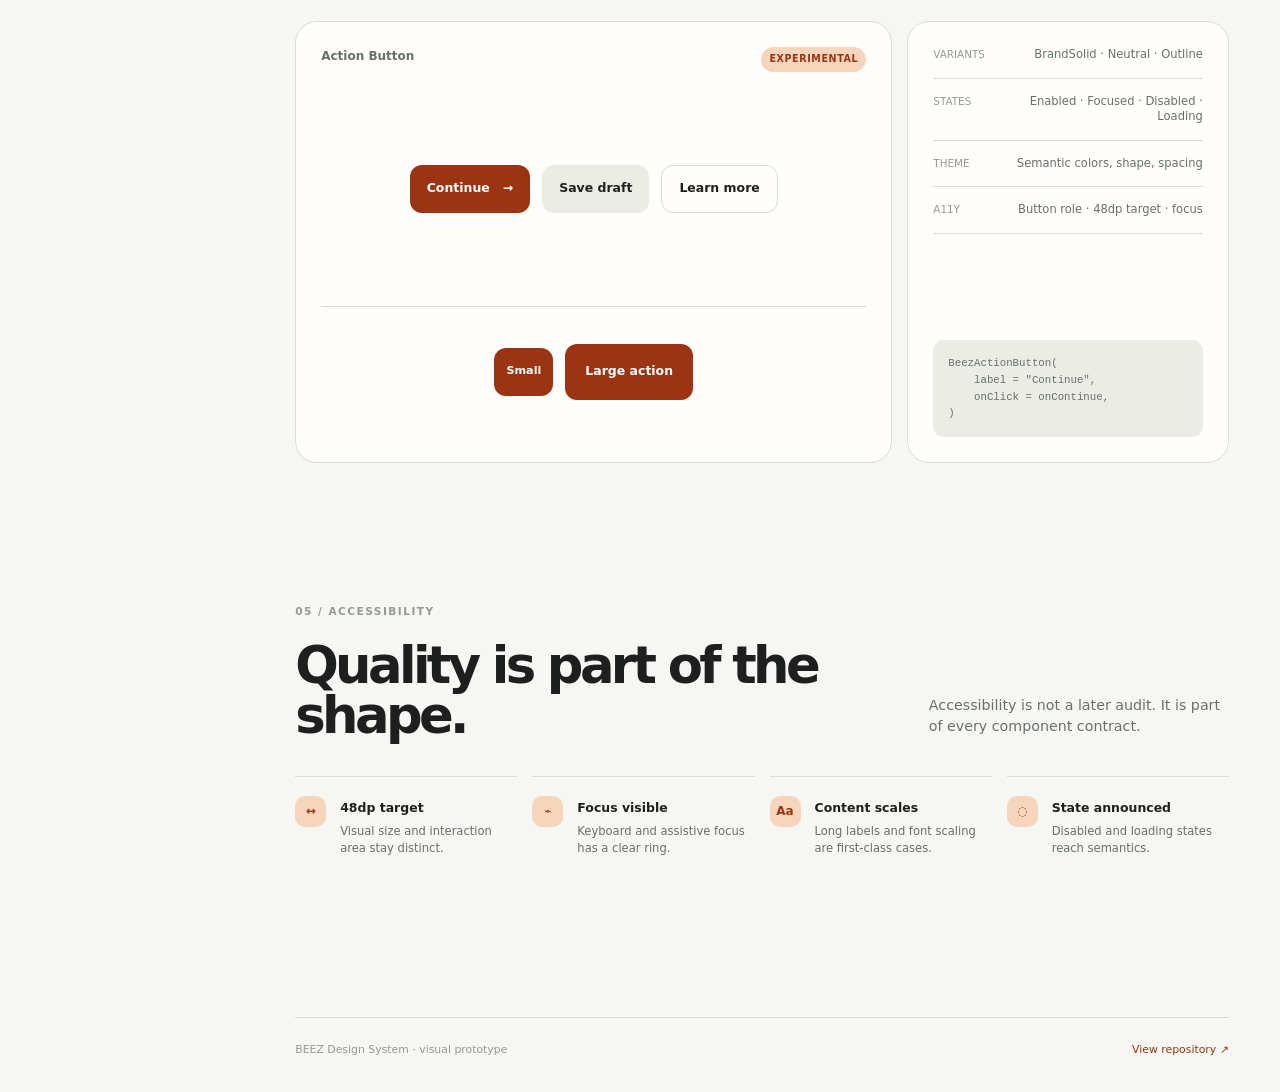
==== commit f5746a78: "feat: connect showcase to semantic tokens" ====
--- a/showcase/index.html
+++ b/showcase/index.html
@@ -177,7 +177,7 @@
                 </div>
                 <p class="lab-note">Both controls resolve the same semantic token contract. Try changing them before reviewing a component.</p>
               </div>
-              <div class="lab-preview" data-lab-preview>
+              <div class="lab-preview" data-lab-preview aria-live="polite">
                 <span class="preview-kicker">CURRENT MAPPING</span>
                 <div class="preview-swatch" data-preview-swatch></div>
                 <strong data-preview-name>BEEZ · Light</strong>
@@ -246,6 +246,7 @@
         </div>
       </main>
     </div>
+    <script src="./token-loader.js"></script>
     <script src="./app.js"></script>
   </body>
 </html>
--- a/showcase/styles.css
+++ b/showcase/styles.css
@@ -207,19 +207,19 @@
 .token-list { display: grid; gap: 10px; }
 .token-list > div, .type-sample-label, .note-row { display: flex; align-items: center; justify-content: space-between; gap: 20px; color: var(--ink-soft); font-size: .72rem; }
 .token-list code { color: var(--brand); font-family: ui-monospace, SFMono-Regular, Menlo, monospace; font-size: .68rem; }
-.display-sample { margin-top: 34px; color: var(--brand); font-size: 5.5rem; letter-spacing: -.12em; line-height: .95; }
-.body-sample { margin: 23px 0 4px; font-size: 1.15rem; letter-spacing: -.04em; }
+.display-sample { margin-top: 34px; color: var(--brand); font-size: var(--display-token-size, 5.5rem); letter-spacing: -.12em; line-height: .95; }
+.body-sample { margin: 23px 0 4px; font-size: var(--body-token-size, 1.15rem); letter-spacing: -.04em; }
 .type-sample-label { color: var(--ink-faint); font-size: .65rem; }
 .spacing-demo { display: flex; height: 130px; align-items: end; gap: 17px; margin: 25px 0 28px; }
 .spacing-bar { display: block; width: 35px; border-radius: 7px 7px 3px 3px; background: var(--brand); }
-.bar-small { height: 36px; opacity: .45; }
-.bar-medium { height: 74px; opacity: .68; }
-.bar-large { height: 114px; }
+.bar-small { height: calc(var(--space-inline, 8px) * 4); opacity: .45; }
+.bar-medium { height: calc(var(--space-stack, 16px) * 4); opacity: .68; }
+.bar-large { height: calc(var(--space-gutter, 24px) * 4); }
 .shape-demo { display: flex; align-items: center; gap: 18px; height: 132px; margin: 16px 0 25px; }
 .shape-sample { display: block; width: 72px; height: 72px; background: var(--brand); }
-.shape-control { border-radius: 12px; }
-.shape-container { border-radius: 22px; opacity: .65; }
-.shape-round { border-radius: 50%; opacity: .4; }
+.shape-control { border-radius: var(--radius-control, 12px); }
+.shape-container { border-radius: var(--radius-card, 22px); opacity: .65; }
+.shape-round { border-radius: var(--radius-pill, 50%); opacity: .4; }
 
 .theme-lab { padding-bottom: 5px; }
 .lab-layout { display: grid; grid-template-columns: 1fr 1fr; gap: 15px; }
@@ -242,14 +242,14 @@
 .status-badge { padding: 5px 8px; border-radius: var(--radius-pill); background: var(--brand-soft); color: var(--brand); font-size: .6rem; letter-spacing: .06em; text-transform: uppercase; }
 .button-stage { display: flex; min-height: 235px; flex-wrap: wrap; align-items: center; justify-content: center; gap: 12px; border-bottom: 1px solid var(--line); }
 .button-stage-small { min-height: 130px; border: 0; }
-.beez-button { display: inline-flex; align-items: center; gap: 13px; justify-content: center; min-height: 48px; padding: 0 17px; border-radius: var(--radius-control); font-size: .78rem; font-weight: 740; transition: transform var(--transition), background var(--transition), box-shadow var(--transition); }
+.beez-button { display: inline-flex; align-items: center; gap: 13px; justify-content: center; min-height: var(--minimum-touch-target, 48px); padding: 0 var(--control-default-inset, 17px); border-radius: var(--radius-control); font-size: .78rem; font-weight: 740; transition: transform var(--transition), background var(--transition), box-shadow var(--transition); }
 .beez-button:hover { transform: translateY(-2px); }
 .beez-button:focus-visible { outline: 3px solid var(--focus); outline-offset: 3px; }
 .button-brand { background: var(--brand); color: var(--on-brand); }
 .button-neutral { background: var(--surface-muted); color: var(--ink); }
 .button-outline { border: 1px solid var(--line); background: transparent; color: var(--ink); }
-.beez-button.is-small { min-height: 48px; padding: 0 12px; font-size: .7rem; }
-.beez-button.is-large { min-height: 56px; padding: 0 20px; }
+.beez-button.is-small { min-height: max(var(--minimum-touch-target, 48px), var(--control-compact-height, 40px)); padding: 0 var(--control-compact-inset, 12px); font-size: .7rem; }
+.beez-button.is-large { min-height: var(--control-comfortable-height, 56px); padding: 0 var(--control-comfortable-inset, 20px); }
 .component-notes { display: flex; flex-direction: column; gap: 15px; }
 .note-row { align-items: start; padding-bottom: 15px; border-bottom: 1px solid var(--line); line-height: 1.35; }
 .note-key { min-width: 62px; color: var(--ink-faint); font-size: .65rem; text-transform: uppercase; }
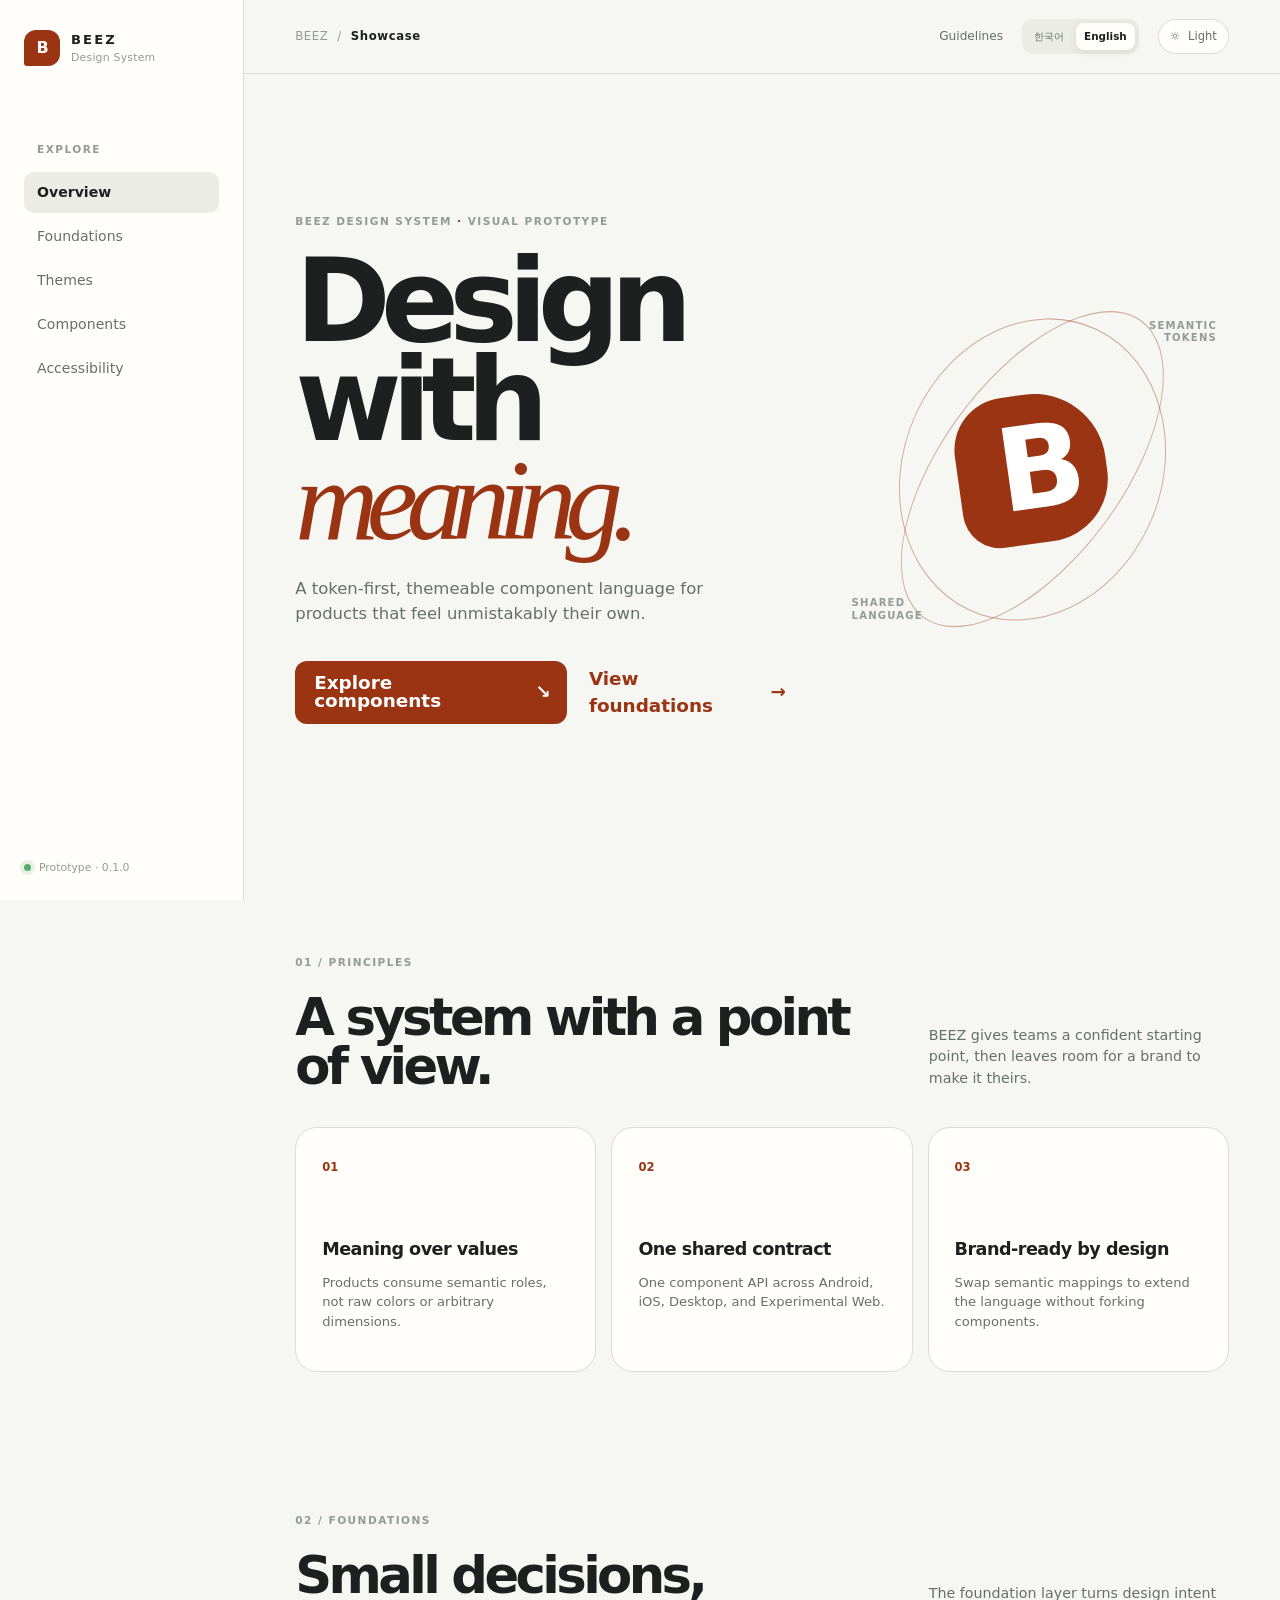
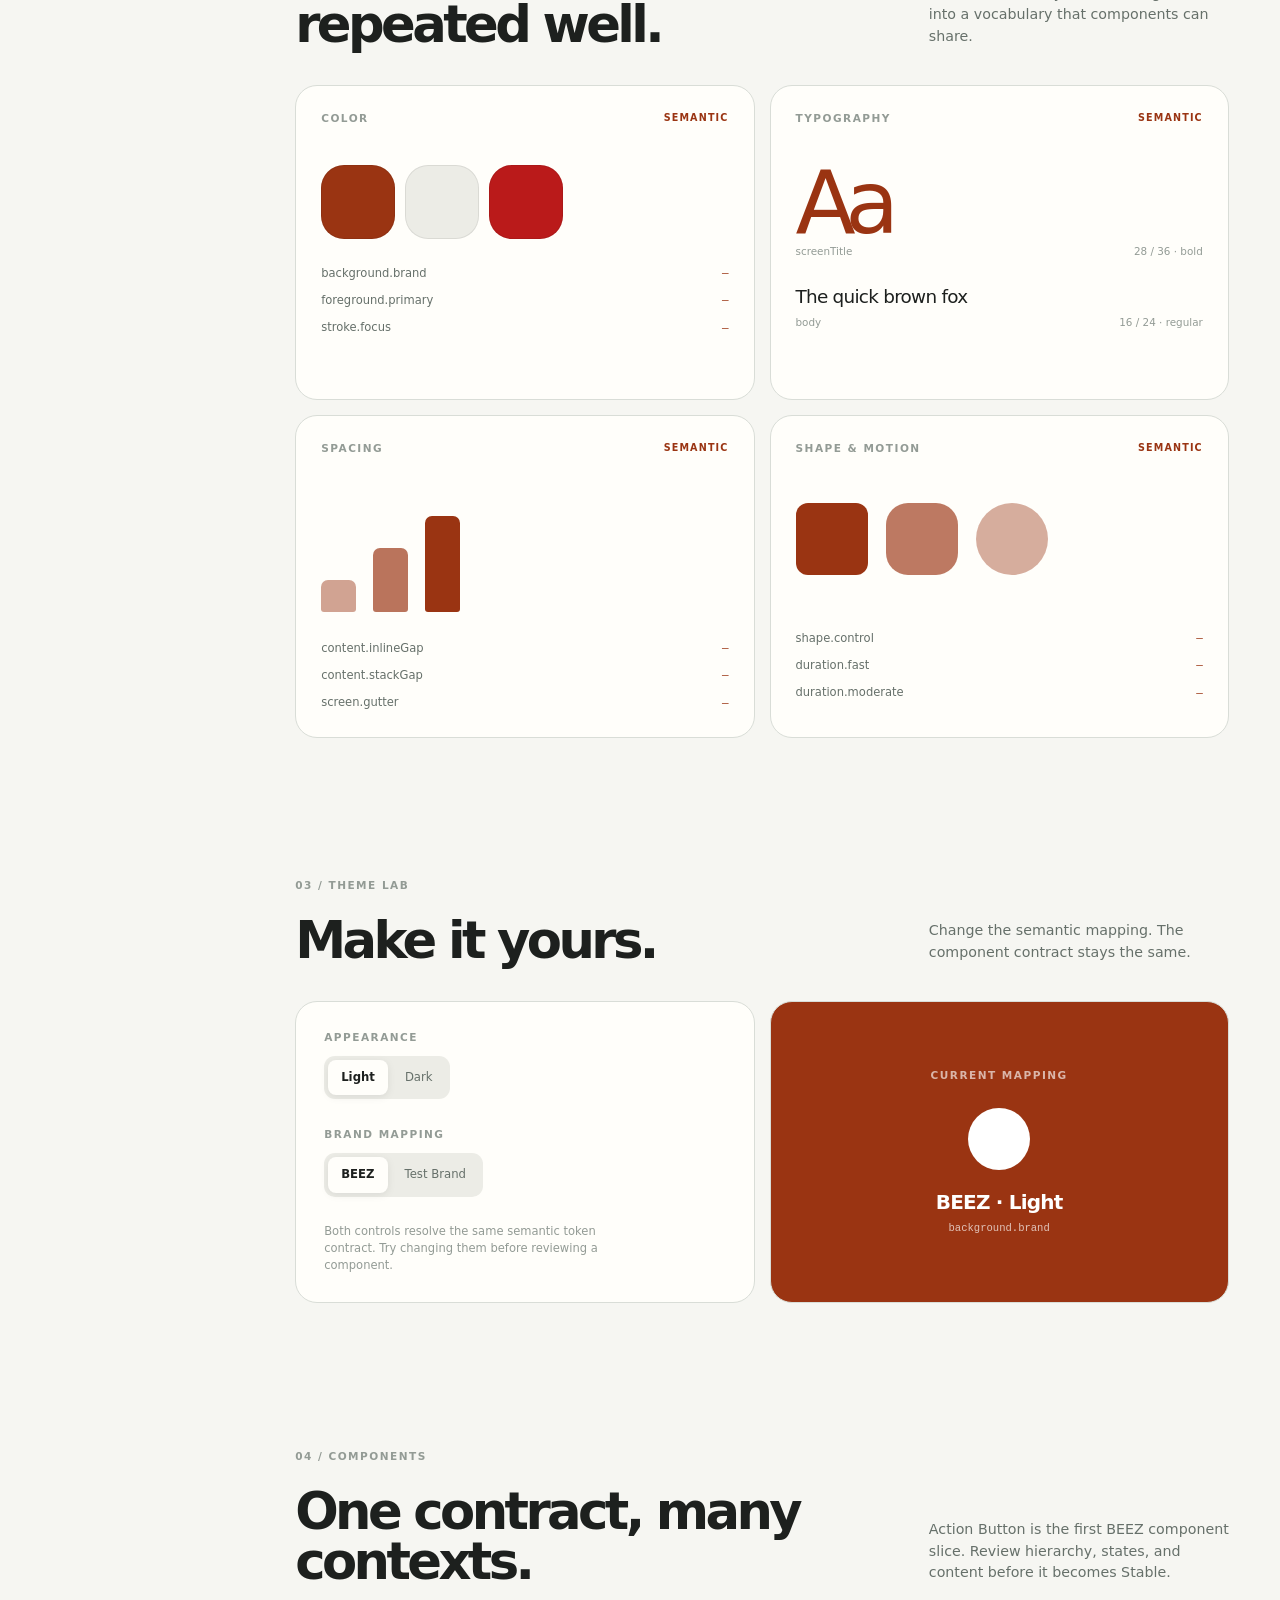
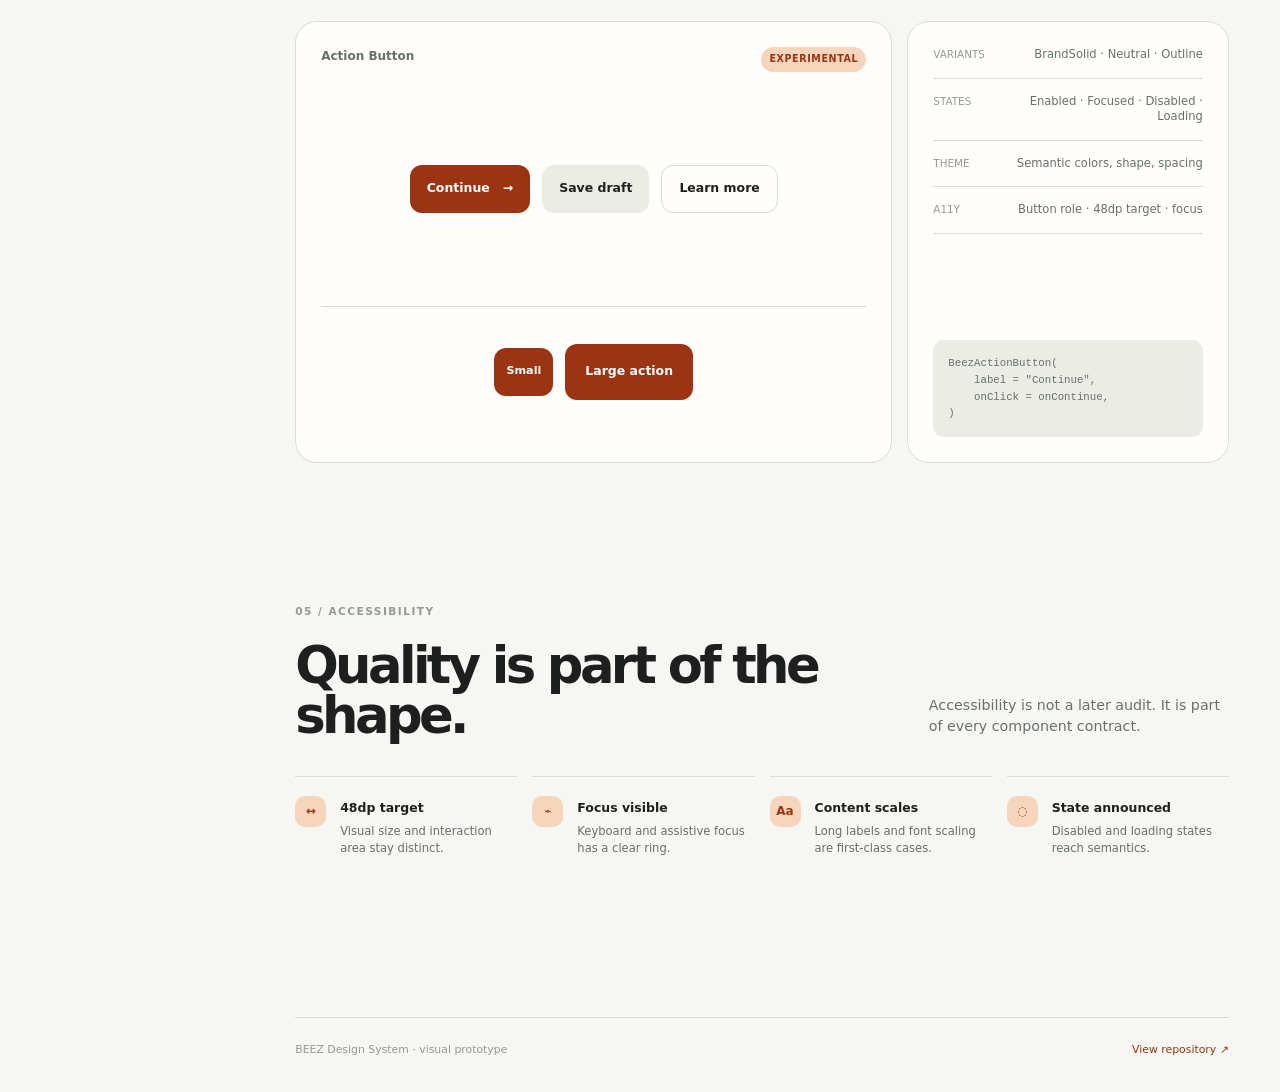
==== commit 311d16c5: "feat: add locale-aware showcase translations" ====
--- a/showcase/index.html
+++ b/showcase/index.html
@@ -3,45 +3,49 @@
   <head>
     <meta charset="utf-8">
     <meta name="viewport" content="width=device-width, initial-scale=1">
-    <meta name="description" content="BEEZ Design System visual showcase prototype">
-    <title>BEEZ Showcase</title>
+    <meta name="description" content="BEEZ Design System visual showcase prototype" data-i18n-meta="meta.description">
+    <title data-i18n-title="meta.title">BEEZ Showcase</title>
     <link rel="stylesheet" href="./styles.css">
   </head>
   <body>
     <div class="app-shell">
       <aside class="sidebar" data-sidebar>
-        <a class="brand-lockup" href="#overview" aria-label="BEEZ Showcase home">
+        <a class="brand-lockup" href="#overview" aria-label="BEEZ Showcase home" data-i18n-aria="brand.home">
           <span class="brand-mark">B</span>
           <span>
             <strong>BEEZ</strong>
-            <small>Design System</small>
+            <small data-i18n="brand.designSystem">Design System</small>
           </span>
         </a>
 
-        <nav class="side-nav" aria-label="Showcase navigation">
-          <p class="nav-label">Explore</p>
-          <a class="nav-link is-active" href="#overview" data-nav="overview">Overview</a>
-          <a class="nav-link" href="#foundations" data-nav="foundations">Foundations</a>
-          <a class="nav-link" href="#themes" data-nav="themes">Themes</a>
-          <a class="nav-link" href="#components" data-nav="components">Components</a>
-          <a class="nav-link" href="#accessibility" data-nav="accessibility">Accessibility</a>
+        <nav class="side-nav" aria-label="Showcase navigation" data-i18n-aria="nav.aria">
+          <p class="nav-label" data-i18n="nav.explore">Explore</p>
+          <a class="nav-link is-active" href="#overview" data-nav="overview" data-i18n="nav.overview">Overview</a>
+          <a class="nav-link" href="#foundations" data-nav="foundations" data-i18n="nav.foundations">Foundations</a>
+          <a class="nav-link" href="#themes" data-nav="themes" data-i18n="nav.themes">Themes</a>
+          <a class="nav-link" href="#components" data-nav="components" data-i18n="nav.components">Components</a>
+          <a class="nav-link" href="#accessibility" data-nav="accessibility" data-i18n="nav.accessibility">Accessibility</a>
         </nav>
 
         <div class="sidebar-footer">
           <span class="status-dot"></span>
-          <span>Prototype · 0.1.0</span>
+          <span data-i18n="status.prototype">Prototype · 0.1.0</span>
         </div>
       </aside>
 
       <main class="main-content">
         <header class="topbar">
-          <button class="icon-button menu-button" type="button" aria-label="Open navigation" data-menu-toggle>☰</button>
-          <div class="breadcrumb"><span>BEEZ</span><span>/</span><strong>Showcase</strong></div>
+          <button class="icon-button menu-button" type="button" aria-label="Open navigation" data-menu-toggle data-i18n-aria="menu.open">☰</button>
+          <div class="breadcrumb"><span>BEEZ</span><span>/</span><strong data-i18n="breadcrumb.showcase">Showcase</strong></div>
           <div class="topbar-actions">
-            <a class="text-link" href="https://github.com/90ms/beez-design/blob/main/docs/showcase.md">Guidelines</a>
-            <button class="theme-toggle" type="button" data-theme-toggle aria-label="Toggle color theme">
+            <a class="text-link" href="https://github.com/90ms/beez-design/blob/main/docs/showcase.md" data-i18n="topbar.guidelines">Guidelines</a>
+            <div class="locale-switcher segmented-control" role="group" aria-label="Language" data-i18n-aria="locale.aria">
+              <button type="button" class="segment" data-locale-option="ko">한국어</button>
+              <button type="button" class="segment" data-locale-option="en">English</button>
+            </div>
+            <button class="theme-toggle" type="button" data-theme-toggle aria-label="Toggle color theme" data-i18n-aria="theme.toggle">
               <span data-theme-icon>☼</span>
-              <span data-theme-label>Light</span>
+              <span data-theme-label data-i18n="theme.light">Light</span>
             </button>
           </div>
         </header>
@@ -49,46 +53,46 @@
         <div class="page-wrap">
           <section class="hero section-anchor" id="overview">
             <div class="hero-copy">
-              <p class="eyebrow">BEEZ DESIGN SYSTEM <span>·</span> VISUAL PROTOTYPE</p>
-              <h1>Design with<br><em>meaning.</em></h1>
-              <p class="hero-description">A token-first, themeable component language for products that feel unmistakably their own.</p>
+              <p class="eyebrow" data-i18n-html="hero.eyebrow">BEEZ DESIGN SYSTEM <span>·</span> VISUAL PROTOTYPE</p>
+              <h1 data-i18n-html="hero.title">Design with<br><em>meaning.</em></h1>
+              <p class="hero-description" data-i18n="hero.description">A token-first, themeable component language for products that feel unmistakably their own.</p>
               <div class="hero-actions">
-                <a class="button button-primary" href="#components">Explore components <span>↘</span></a>
-                <a class="quiet-link" href="#foundations">View foundations <span>→</span></a>
+                <a class="button button-primary" href="#components"><span data-i18n="hero.explore">Explore components</span> <span>↘</span></a>
+                <a class="quiet-link" href="#foundations"><span data-i18n="hero.foundations">View foundations</span> <span>→</span></a>
               </div>
             </div>
             <div class="hero-art" aria-hidden="true">
               <div class="art-orbit orbit-one"></div>
               <div class="art-orbit orbit-two"></div>
               <div class="art-core">B</div>
-              <div class="art-label label-top">semantic<br>tokens</div>
-              <div class="art-label label-bottom">shared<br>language</div>
+              <div class="art-label label-top" data-i18n-html="hero.semanticTokens">semantic<br>tokens</div>
+              <div class="art-label label-bottom" data-i18n-html="hero.sharedLanguage">shared<br>language</div>
             </div>
           </section>
 
           <section class="section-anchor" id="principles">
             <div class="section-heading">
               <div>
-                <p class="eyebrow">01 / PRINCIPLES</p>
-                <h2>A system with a point of view.</h2>
-              </div>
-              <p class="section-intro">BEEZ gives teams a confident starting point, then leaves room for a brand to make it theirs.</p>
+                <p class="eyebrow" data-i18n="principles.eyebrow">01 / PRINCIPLES</p>
+                <h2 data-i18n="principles.title">A system with a point of view.</h2>
+              </div>
+              <p class="section-intro" data-i18n="principles.intro">BEEZ gives teams a confident starting point, then leaves room for a brand to make it theirs.</p>
             </div>
             <div class="principle-grid">
               <article class="principle-card">
                 <span class="card-index">01</span>
-                <h3>Meaning over values</h3>
-                <p>Products consume semantic roles, not raw colors or arbitrary dimensions.</p>
+                <h3 data-i18n="principles.meaning.title">Meaning over values</h3>
+                <p data-i18n="principles.meaning.body">Products consume semantic roles, not raw colors or arbitrary dimensions.</p>
               </article>
               <article class="principle-card">
                 <span class="card-index">02</span>
-                <h3>One shared contract</h3>
-                <p>One component API across Android, iOS, Desktop, and Experimental Web.</p>
+                <h3 data-i18n="principles.contract.title">One shared contract</h3>
+                <p data-i18n="principles.contract.body">One component API across Android, iOS, Desktop, and Experimental Web.</p>
               </article>
               <article class="principle-card">
                 <span class="card-index">03</span>
-                <h3>Brand-ready by design</h3>
-                <p>Swap semantic mappings to extend the language without forking components.</p>
+                <h3 data-i18n="principles.brandReady.title">Brand-ready by design</h3>
+                <p data-i18n="principles.brandReady.body">Swap semantic mappings to extend the language without forking components.</p>
               </article>
             </div>
           </section>
@@ -96,14 +100,14 @@
           <section class="section-anchor" id="foundations">
             <div class="section-heading">
               <div>
-                <p class="eyebrow">02 / FOUNDATIONS</p>
-                <h2>Small decisions, repeated well.</h2>
-              </div>
-              <p class="section-intro">The foundation layer turns design intent into a vocabulary that components can share.</p>
+                <p class="eyebrow" data-i18n="foundations.eyebrow">02 / FOUNDATIONS</p>
+                <h2 data-i18n="foundations.title">Small decisions, repeated well.</h2>
+              </div>
+              <p class="section-intro" data-i18n="foundations.intro">The foundation layer turns design intent into a vocabulary that components can share.</p>
             </div>
             <div class="foundation-grid">
               <article class="foundation-card foundation-color">
-                <div class="card-topline"><span>Color</span><span>semantic</span></div>
+                <div class="card-topline"><span data-i18n="foundations.color">Color</span><span data-i18n="common.semantic">semantic</span></div>
                 <div class="swatch-row">
                   <span class="color-swatch swatch-brand" data-swatch="background.brand"></span>
                   <span class="color-swatch swatch-neutral" data-swatch="background.neutral"></span>
@@ -116,14 +120,14 @@
                 </div>
               </article>
               <article class="foundation-card">
-                <div class="card-topline"><span>Typography</span><span>semantic</span></div>
+                <div class="card-topline"><span data-i18n="foundations.typography">Typography</span><span data-i18n="common.semantic">semantic</span></div>
                 <div class="type-sample display-sample" data-type-sample="display">Aa</div>
-                <div class="type-sample-label"><span>screenTitle</span><span>28 / 36 · bold</span></div>
-                <div class="type-sample body-sample" data-type-sample="body">The quick brown fox</div>
-                <div class="type-sample-label"><span>body</span><span>16 / 24 · regular</span></div>
+                <div class="type-sample-label"><span>screenTitle</span><span data-i18n="foundations.bold">28 / 36 · bold</span></div>
+                <div class="type-sample body-sample" data-type-sample="body" data-i18n="foundations.bodySample">The quick brown fox</div>
+                <div class="type-sample-label"><span>body</span><span data-i18n="foundations.regular">16 / 24 · regular</span></div>
               </article>
               <article class="foundation-card">
-                <div class="card-topline"><span>Spacing</span><span>semantic</span></div>
+                <div class="card-topline"><span data-i18n="foundations.spacing">Spacing</span><span data-i18n="common.semantic">semantic</span></div>
                 <div class="spacing-demo">
                   <span class="spacing-bar bar-small" data-spacing="content.inlineGap"></span>
                   <span class="spacing-bar bar-medium" data-spacing="content.stackGap"></span>
@@ -136,7 +140,7 @@
                 </div>
               </article>
               <article class="foundation-card">
-                <div class="card-topline"><span>Shape & Motion</span><span>semantic</span></div>
+                <div class="card-topline"><span data-i18n="foundations.shapeMotion">Shape & Motion</span><span data-i18n="common.semantic">semantic</span></div>
                 <div class="shape-demo">
                   <span class="shape-sample shape-control"></span>
                   <span class="shape-sample shape-container"></span>
@@ -154,31 +158,31 @@
           <section class="section-anchor theme-lab" id="themes">
             <div class="section-heading">
               <div>
-                <p class="eyebrow">03 / THEME LAB</p>
-                <h2>Make it yours.</h2>
-              </div>
-              <p class="section-intro">Change the semantic mapping. The component contract stays the same.</p>
+                <p class="eyebrow" data-i18n="themes.eyebrow">03 / THEME LAB</p>
+                <h2 data-i18n="themes.title">Make it yours.</h2>
+              </div>
+              <p class="section-intro" data-i18n="themes.intro">Change the semantic mapping. The component contract stays the same.</p>
             </div>
             <div class="lab-layout">
               <div class="lab-controls">
                 <div class="control-group">
-                  <span class="control-label">Appearance</span>
-                  <div class="segmented-control" role="group" aria-label="Appearance">
-                    <button type="button" class="segment is-selected" data-appearance="light">Light</button>
-                    <button type="button" class="segment" data-appearance="dark">Dark</button>
+                  <span class="control-label" data-i18n="themes.appearance">Appearance</span>
+                  <div class="segmented-control" role="group" aria-label="Appearance" data-i18n-aria="themes.appearance">
+                    <button type="button" class="segment is-selected" data-appearance="light" data-i18n="theme.light">Light</button>
+                    <button type="button" class="segment" data-appearance="dark" data-i18n="theme.dark">Dark</button>
                   </div>
                 </div>
                 <div class="control-group">
-                  <span class="control-label">Brand mapping</span>
-                  <div class="segmented-control" role="group" aria-label="Brand mapping">
+                  <span class="control-label" data-i18n="themes.brandMapping">Brand mapping</span>
+                  <div class="segmented-control" role="group" aria-label="Brand mapping" data-i18n-aria="themes.brandMapping">
                     <button type="button" class="segment is-selected" data-brand="beez">BEEZ</button>
-                    <button type="button" class="segment" data-brand="test">Test Brand</button>
+                    <button type="button" class="segment" data-brand="test" data-i18n="themes.testBrand">Test Brand</button>
                   </div>
                 </div>
-                <p class="lab-note">Both controls resolve the same semantic token contract. Try changing them before reviewing a component.</p>
+                <p class="lab-note" data-i18n="themes.labNote">Both controls resolve the same semantic token contract. Try changing them before reviewing a component.</p>
               </div>
               <div class="lab-preview" data-lab-preview aria-live="polite">
-                <span class="preview-kicker">CURRENT MAPPING</span>
+                <span class="preview-kicker" data-i18n="themes.currentMapping">CURRENT MAPPING</span>
                 <div class="preview-swatch" data-preview-swatch></div>
                 <strong data-preview-name>BEEZ · Light</strong>
                 <span data-preview-value>background.brand</span>
@@ -189,32 +193,32 @@
           <section class="section-anchor" id="components">
             <div class="section-heading">
               <div>
-                <p class="eyebrow">04 / COMPONENTS</p>
-                <h2>One contract, many contexts.</h2>
-              </div>
-              <p class="section-intro">Action Button is the first BEEZ component slice. Review hierarchy, states, and content before it becomes Stable.</p>
+                <p class="eyebrow" data-i18n="components.eyebrow">04 / COMPONENTS</p>
+                <h2 data-i18n="components.title">One contract, many contexts.</h2>
+              </div>
+              <p class="section-intro" data-i18n="components.intro">Action Button is the first BEEZ component slice. Review hierarchy, states, and content before it becomes Stable.</p>
             </div>
             <div class="component-showcase">
               <div class="component-preview">
                 <div class="preview-toolbar">
-                  <span>Action Button</span>
-                  <span class="status-badge">Experimental</span>
+                  <span data-i18n="components.actionButton">Action Button</span>
+                  <span class="status-badge" data-i18n="components.experimental">Experimental</span>
                 </div>
                 <div class="button-stage" data-button-stage>
-                  <button class="beez-button button-brand" data-action-button="brand">Continue <span>→</span></button>
-                  <button class="beez-button button-neutral" data-action-button="neutral">Save draft</button>
-                  <button class="beez-button button-outline" data-action-button="outline">Learn more</button>
+                  <button class="beez-button button-brand" data-action-button="brand"><span data-i18n="components.continue">Continue</span> <span>→</span></button>
+                  <button class="beez-button button-neutral" data-action-button="neutral" data-i18n="components.saveDraft">Save draft</button>
+                  <button class="beez-button button-outline" data-action-button="outline" data-i18n="components.learnMore">Learn more</button>
                 </div>
                 <div class="button-stage button-stage-small" data-button-stage-small>
-                  <button class="beez-button button-brand is-small">Small</button>
-                  <button class="beez-button button-brand is-large">Large action</button>
+                  <button class="beez-button button-brand is-small" data-i18n="components.small">Small</button>
+                  <button class="beez-button button-brand is-large" data-i18n="components.largeAction">Large action</button>
                 </div>
               </div>
               <div class="component-notes">
-                <div class="note-row"><span class="note-key">Variants</span><span>BrandSolid · Neutral · Outline</span></div>
-                <div class="note-row"><span class="note-key">States</span><span>Enabled · Focused · Disabled · Loading</span></div>
-                <div class="note-row"><span class="note-key">Theme</span><span>Semantic colors, shape, spacing</span></div>
-                <div class="note-row"><span class="note-key">A11y</span><span>Button role · 48dp target · focus</span></div>
+                <div class="note-row"><span class="note-key" data-i18n="components.variants">Variants</span><span data-i18n="components.variantValues">BrandSolid · Neutral · Outline</span></div>
+                <div class="note-row"><span class="note-key" data-i18n="components.states">States</span><span data-i18n="components.stateValues">Enabled · Focused · Disabled · Loading</span></div>
+                <div class="note-row"><span class="note-key" data-i18n="components.theme">Theme</span><span data-i18n="components.themeValues">Semantic colors, shape, spacing</span></div>
+                <div class="note-row"><span class="note-key" data-i18n="components.a11y">A11y</span><span data-i18n="components.a11yValues">Button role · 48dp target · focus</span></div>
                 <pre class="code-snippet"><code>BeezActionButton(
     label = "Continue",
     onClick = onContinue,
@@ -226,22 +230,22 @@
           <section class="section-anchor accessibility-section" id="accessibility">
             <div class="section-heading">
               <div>
-                <p class="eyebrow">05 / ACCESSIBILITY</p>
-                <h2>Quality is part of the shape.</h2>
-              </div>
-              <p class="section-intro">Accessibility is not a later audit. It is part of every component contract.</p>
+                <p class="eyebrow" data-i18n="accessibility.eyebrow">05 / ACCESSIBILITY</p>
+                <h2 data-i18n="accessibility.title">Quality is part of the shape.</h2>
+              </div>
+              <p class="section-intro" data-i18n="accessibility.intro">Accessibility is not a later audit. It is part of every component contract.</p>
             </div>
             <div class="access-grid">
-              <div class="access-item"><span class="access-icon">↔</span><div><strong>48dp target</strong><p>Visual size and interaction area stay distinct.</p></div></div>
-              <div class="access-item"><span class="access-icon">⌁</span><div><strong>Focus visible</strong><p>Keyboard and assistive focus has a clear ring.</p></div></div>
-              <div class="access-item"><span class="access-icon">Aa</span><div><strong>Content scales</strong><p>Long labels and font scaling are first-class cases.</p></div></div>
-              <div class="access-item"><span class="access-icon">◌</span><div><strong>State announced</strong><p>Disabled and loading states reach semantics.</p></div></div>
+              <div class="access-item"><span class="access-icon">↔</span><div><strong data-i18n="accessibility.target.title">48dp target</strong><p data-i18n="accessibility.target.body">Visual size and interaction area stay distinct.</p></div></div>
+              <div class="access-item"><span class="access-icon">⌁</span><div><strong data-i18n="accessibility.focus.title">Focus visible</strong><p data-i18n="accessibility.focus.body">Keyboard and assistive focus has a clear ring.</p></div></div>
+              <div class="access-item"><span class="access-icon">Aa</span><div><strong data-i18n="accessibility.scale.title">Content scales</strong><p data-i18n="accessibility.scale.body">Long labels and font scaling are first-class cases.</p></div></div>
+              <div class="access-item"><span class="access-icon">◌</span><div><strong data-i18n="accessibility.state.title">State announced</strong><p data-i18n="accessibility.state.body">Disabled and loading states reach semantics.</p></div></div>
             </div>
           </section>
 
           <footer class="site-footer">
-            <span>BEEZ Design System · visual prototype</span>
-            <a href="https://github.com/90ms/beez-design">View repository ↗</a>
+            <span data-i18n="footer.prototype">BEEZ Design System · visual prototype</span>
+            <a href="https://github.com/90ms/beez-design" data-i18n="footer.repository">View repository ↗</a>
           </footer>
         </div>
       </main>
--- a/showcase/styles.css
+++ b/showcase/styles.css
@@ -143,6 +143,8 @@
 .breadcrumb { display: flex; gap: 9px; color: var(--ink-faint); font-size: .73rem; letter-spacing: .05em; }
 .breadcrumb strong { color: var(--ink); }
 .topbar-actions { display: flex; align-items: center; gap: 19px; }
+.locale-switcher { gap: 2px; padding: 3px; }
+.locale-switcher .segment { padding: 6px 8px; font-size: .65rem; }
 .text-link, .quiet-link { color: var(--ink-soft); font-size: .76rem; }
 .text-link:hover, .quiet-link:hover { color: var(--brand); }
 .theme-toggle, .icon-button {
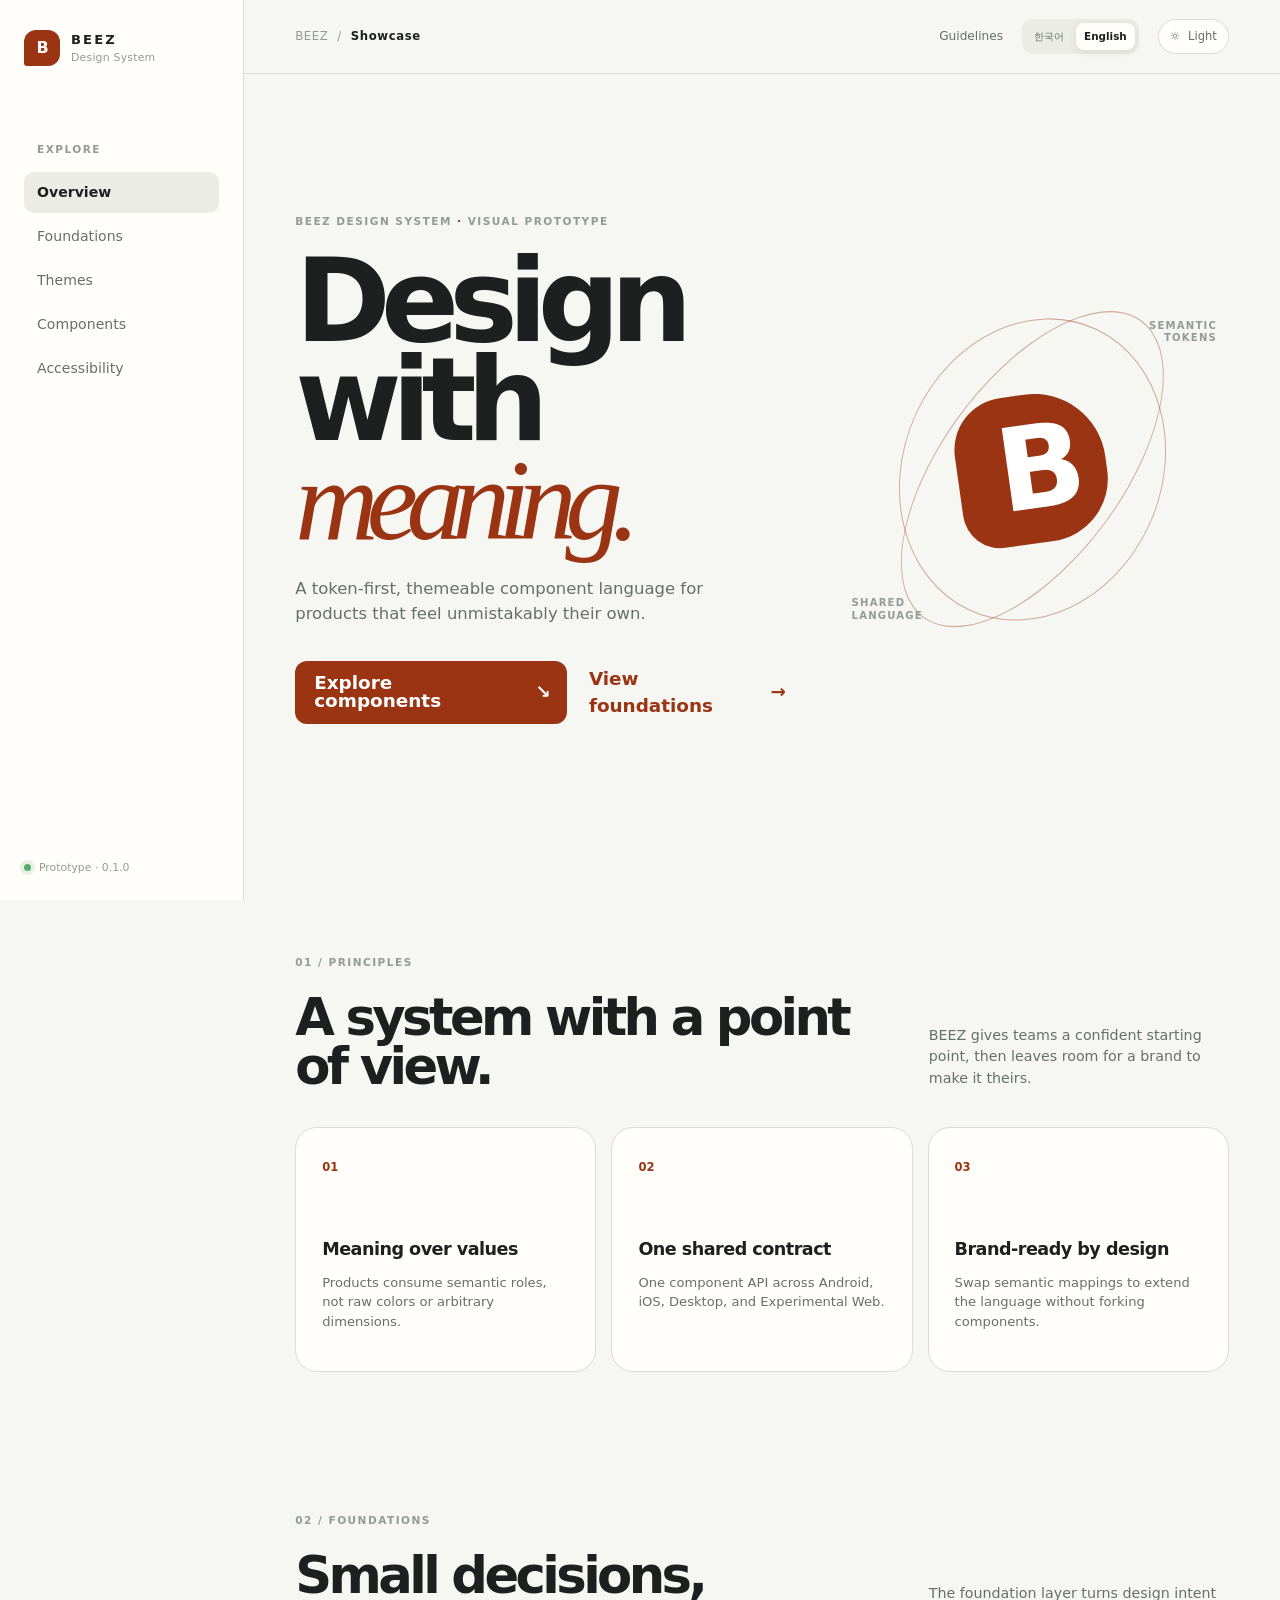
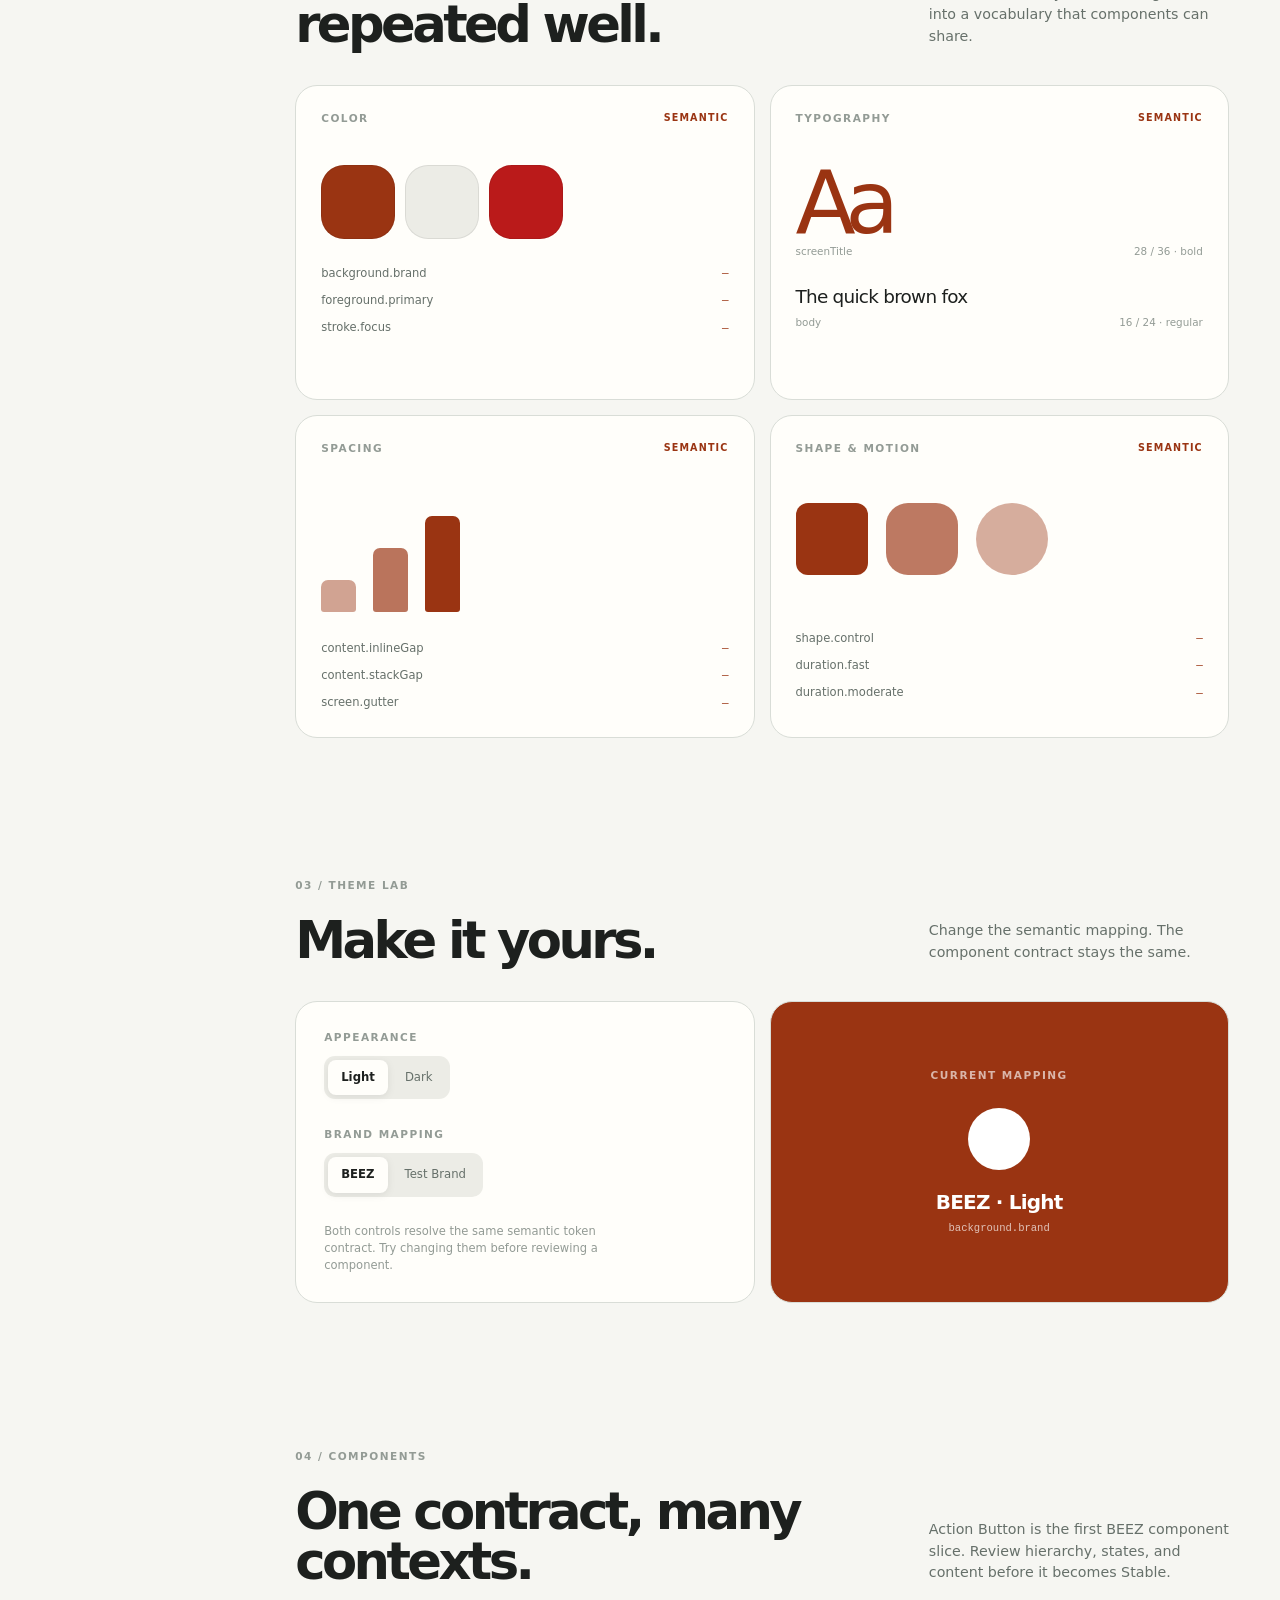
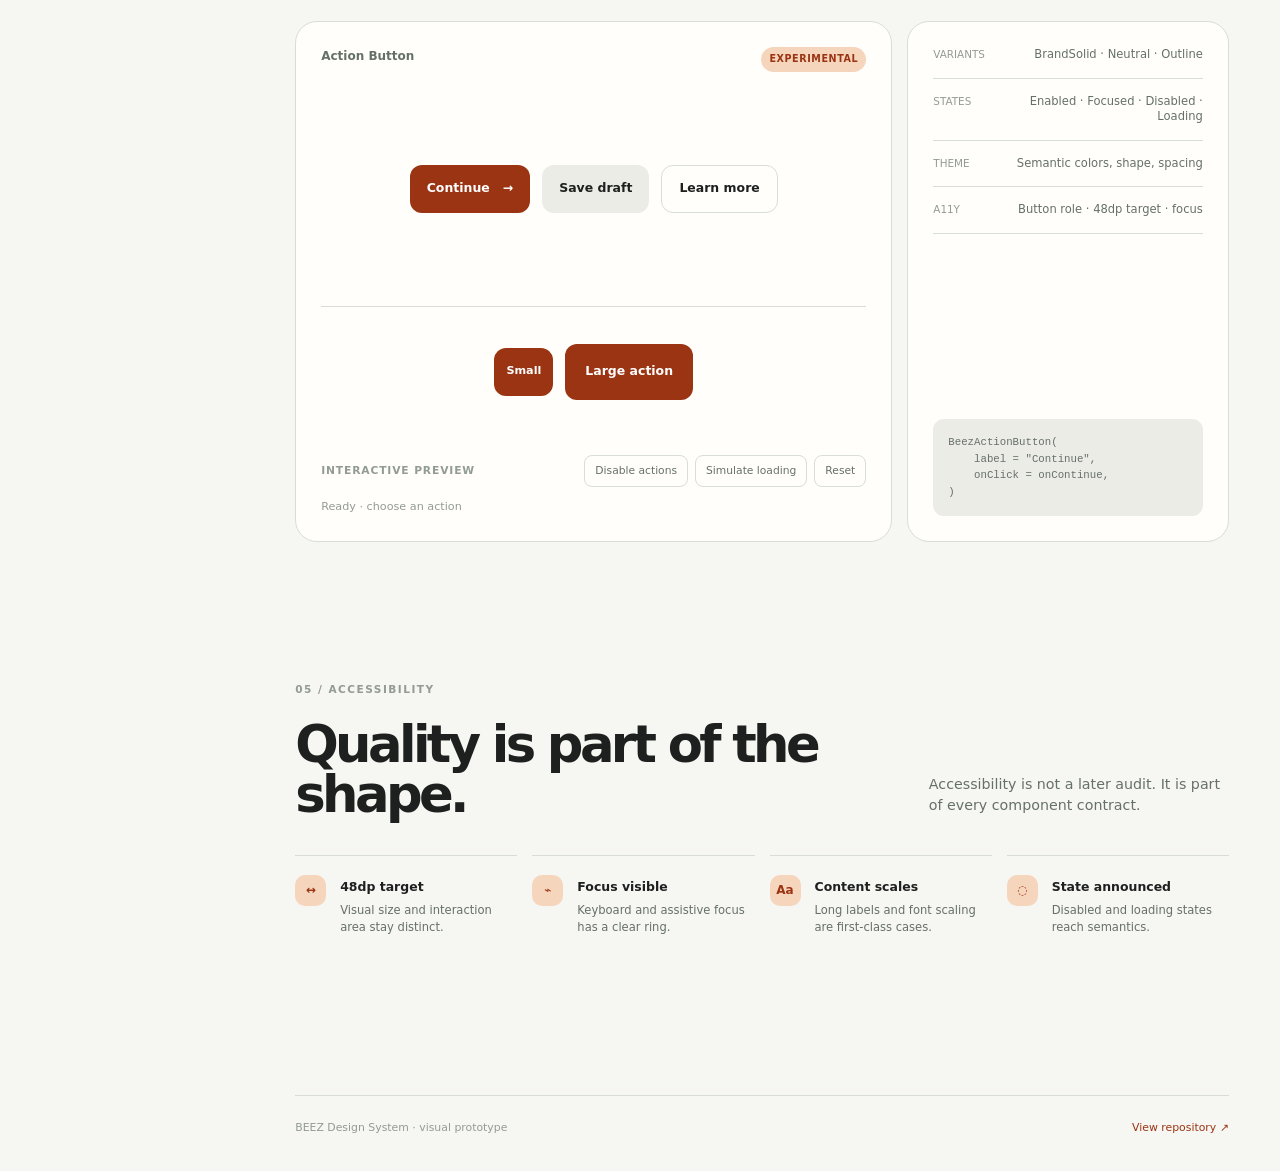
==== commit bdc68da7: "feat: make showcase action demo interactive" ====
--- a/showcase/index.html
+++ b/showcase/index.html
@@ -205,14 +205,23 @@
                   <span class="status-badge" data-i18n="components.experimental">Experimental</span>
                 </div>
                 <div class="button-stage" data-button-stage>
-                  <button class="beez-button button-brand" data-action-button="brand"><span data-i18n="components.continue">Continue</span> <span>→</span></button>
-                  <button class="beez-button button-neutral" data-action-button="neutral" data-i18n="components.saveDraft">Save draft</button>
-                  <button class="beez-button button-outline" data-action-button="outline" data-i18n="components.learnMore">Learn more</button>
+                  <button class="beez-button button-brand" type="button" data-action-button="brand" data-demo-action data-demo-primary><span data-i18n="components.continue">Continue</span> <span>→</span><span class="button-spinner" aria-hidden="true"></span></button>
+                  <button class="beez-button button-neutral" type="button" data-action-button="neutral" data-demo-action data-i18n="components.saveDraft">Save draft</button>
+                  <button class="beez-button button-outline" type="button" data-action-button="outline" data-demo-action data-i18n="components.learnMore">Learn more</button>
                 </div>
                 <div class="button-stage button-stage-small" data-button-stage-small>
-                  <button class="beez-button button-brand is-small" data-i18n="components.small">Small</button>
-                  <button class="beez-button button-brand is-large" data-i18n="components.largeAction">Large action</button>
-                </div>
+                  <button class="beez-button button-brand is-small" type="button" data-demo-action data-i18n="components.small">Small</button>
+                  <button class="beez-button button-brand is-large" type="button" data-demo-action data-i18n="components.largeAction">Large action</button>
+                </div>
+                <div class="demo-toolbar">
+                  <span class="demo-toolbar-label" data-i18n="components.demoControls">Interactive preview</span>
+                  <div class="demo-controls">
+                    <button class="demo-control" type="button" data-demo-toggle="disabled" aria-pressed="false">Disable actions</button>
+                    <button class="demo-control" type="button" data-demo-toggle="loading" aria-pressed="false">Simulate loading</button>
+                    <button class="demo-control" type="button" data-demo-reset>Reset</button>
+                  </div>
+                </div>
+                <p class="demo-status" data-demo-status data-i18n="components.demoReady" aria-live="polite">Ready · choose an action</p>
               </div>
               <div class="component-notes">
                 <div class="note-row"><span class="note-key" data-i18n="components.variants">Variants</span><span data-i18n="components.variantValues">BrandSolid · Neutral · Outline</span></div>
--- a/showcase/styles.css
+++ b/showcase/styles.css
@@ -246,12 +246,23 @@
 .button-stage-small { min-height: 130px; border: 0; }
 .beez-button { display: inline-flex; align-items: center; gap: 13px; justify-content: center; min-height: var(--minimum-touch-target, 48px); padding: 0 var(--control-default-inset, 17px); border-radius: var(--radius-control); font-size: .78rem; font-weight: 740; transition: transform var(--transition), background var(--transition), box-shadow var(--transition); }
 .beez-button:hover { transform: translateY(-2px); }
+.beez-button:disabled, .beez-button.is-loading { cursor: wait; opacity: .58; transform: none; }
 .beez-button:focus-visible { outline: 3px solid var(--focus); outline-offset: 3px; }
 .button-brand { background: var(--brand); color: var(--on-brand); }
 .button-neutral { background: var(--surface-muted); color: var(--ink); }
 .button-outline { border: 1px solid var(--line); background: transparent; color: var(--ink); }
+.button-spinner { display: none; width: 13px; height: 13px; border: 2px solid currentColor; border-right-color: transparent; border-radius: 50%; }
+.beez-button.is-loading .button-spinner { display: inline-block; animation: demo-spin 700ms linear infinite; }
 .beez-button.is-small { min-height: max(var(--minimum-touch-target, 48px), var(--control-compact-height, 40px)); padding: 0 var(--control-compact-inset, 12px); font-size: .7rem; }
 .beez-button.is-large { min-height: var(--control-comfortable-height, 56px); padding: 0 var(--control-comfortable-inset, 20px); }
+.demo-toolbar { display: flex; align-items: center; justify-content: space-between; gap: 18px; padding-top: 18px; }
+.demo-toolbar-label { color: var(--ink-faint); font-size: .67rem; font-weight: 700; letter-spacing: .08em; text-transform: uppercase; }
+.demo-controls { display: flex; flex-wrap: wrap; justify-content: end; gap: 7px; }
+.demo-control { padding: 7px 10px; border: 1px solid var(--line); border-radius: 8px; background: transparent; color: var(--ink-soft); font-size: .67rem; }
+.demo-control:hover, .demo-control[aria-pressed="true"] { border-color: var(--brand); color: var(--brand); }
+.demo-status { margin: 12px 0 0; color: var(--ink-faint); font-size: .7rem; }
+.demo-status.is-active { color: var(--brand); }
+@keyframes demo-spin { to { transform: rotate(360deg); } }
 .component-notes { display: flex; flex-direction: column; gap: 15px; }
 .note-row { align-items: start; padding-bottom: 15px; border-bottom: 1px solid var(--line); line-height: 1.35; }
 .note-key { min-width: 62px; color: var(--ink-faint); font-size: .65rem; text-transform: uppercase; }
@@ -291,7 +302,13 @@
   .principle-card { min-height: 180px; }
   .card-index { margin-bottom: 30px; }
   .lab-preview, .component-notes { margin-top: 15px; }
+  .demo-toolbar { align-items: start; flex-direction: column; }
+  .demo-controls { justify-content: start; }
   .access-grid { grid-template-columns: 1fr 1fr; }
+}
+
+@media (prefers-reduced-motion: reduce) {
+  .beez-button.is-loading .button-spinner { animation: none; }
 }
 
 @media (max-width: 480px) {
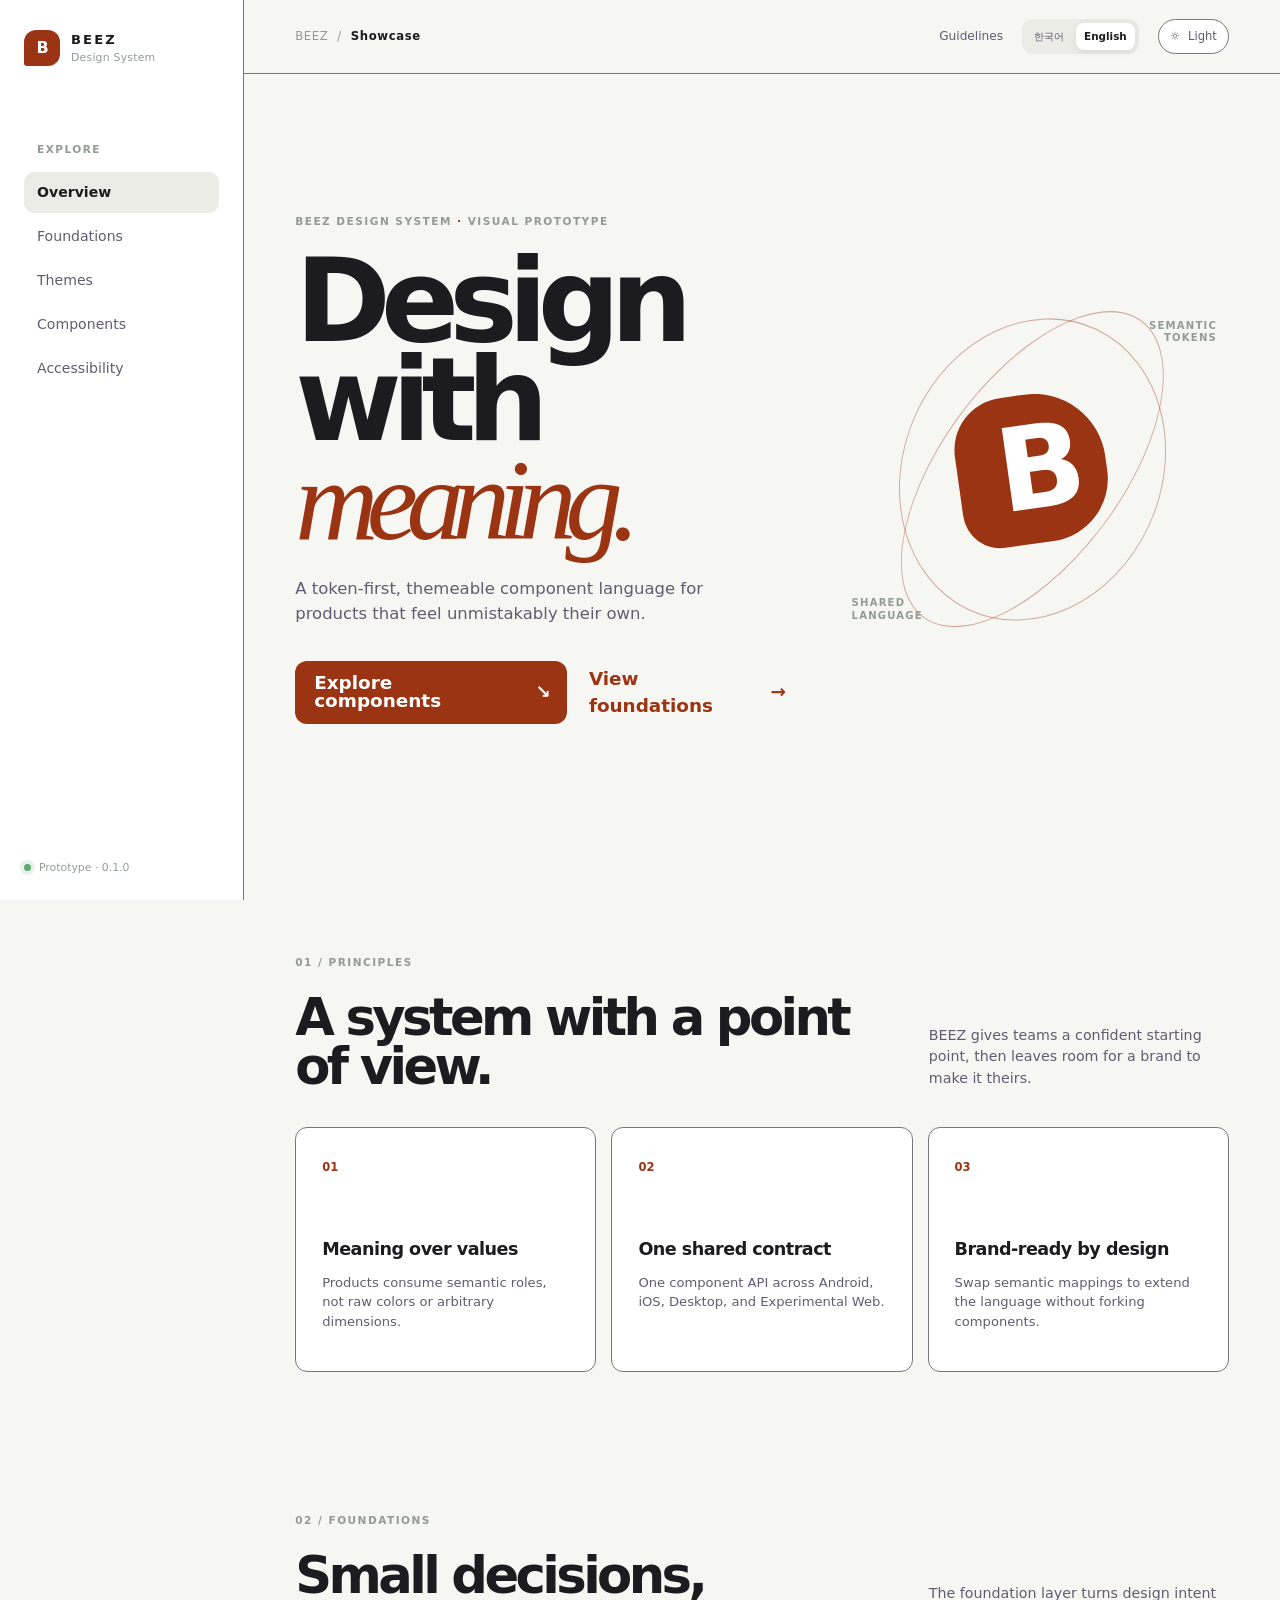
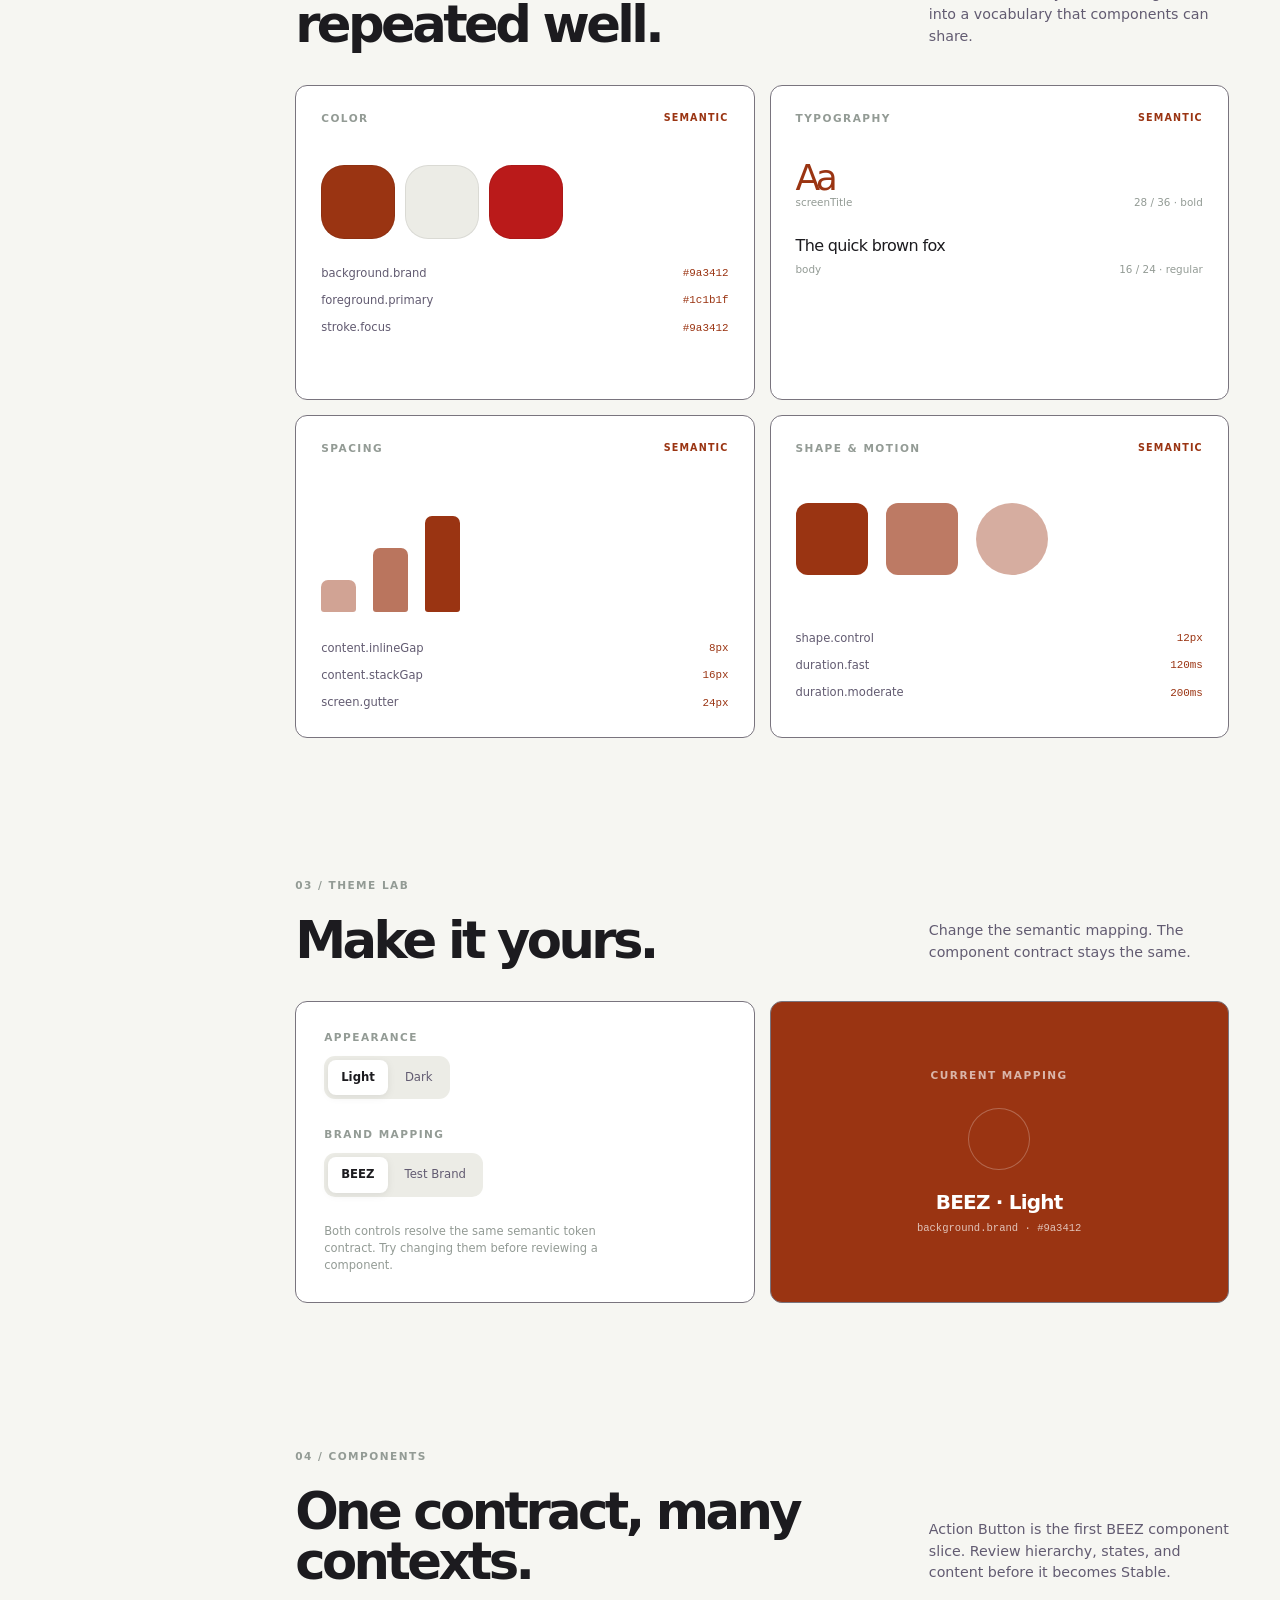
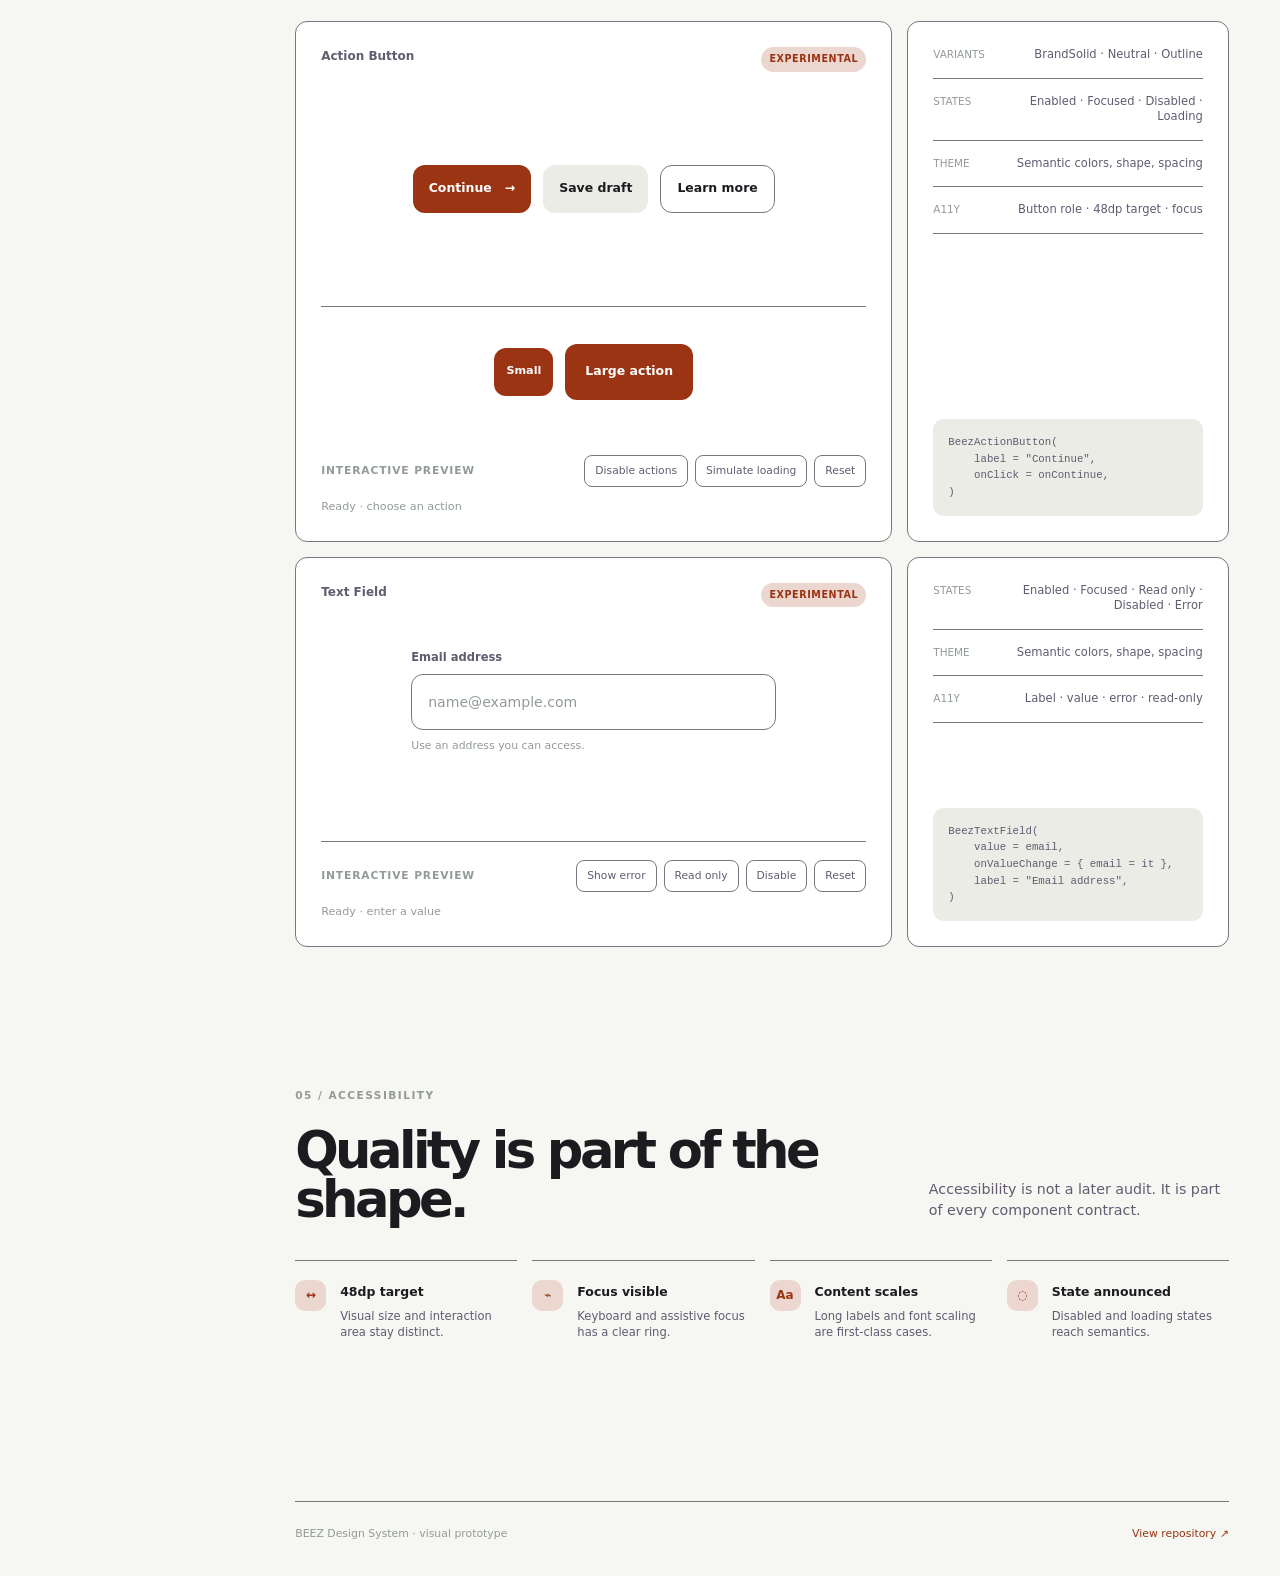
==== commit da3f027c: "feat: add interactive text field showcase" ====
--- a/showcase/index.html
+++ b/showcase/index.html
@@ -54,7 +54,7 @@
           <section class="hero section-anchor" id="overview">
             <div class="hero-copy">
               <p class="eyebrow" data-i18n-html="hero.eyebrow">BEEZ DESIGN SYSTEM <span>·</span> VISUAL PROTOTYPE</p>
-              <h1 data-i18n-html="hero.title">Design with<br><em>meaning.</em></h1>
+              <h1>Design with<br><em>meaning.</em></h1>
               <p class="hero-description" data-i18n="hero.description">A token-first, themeable component language for products that feel unmistakably their own.</p>
               <div class="hero-actions">
                 <a class="button button-primary" href="#components"><span data-i18n="hero.explore">Explore components</span> <span>↘</span></a>
@@ -231,6 +231,41 @@
                 <pre class="code-snippet"><code>BeezActionButton(
     label = "Continue",
     onClick = onContinue,
+)</code></pre>
+              </div>
+            </div>
+            <div class="component-showcase text-field-showcase">
+              <div class="component-preview">
+                <div class="preview-toolbar">
+                  <span data-i18n="components.textField">Text Field</span>
+                  <span class="status-badge" data-i18n="components.experimental">Experimental</span>
+                </div>
+                <div class="text-field-stage">
+                  <label class="beez-text-field-label" for="showcase-email" data-i18n="components.textFieldLabel">Email address</label>
+                  <div class="beez-text-field" data-text-field-shell>
+                    <input id="showcase-email" type="email" value="" autocomplete="off" data-text-field-input data-i18n-placeholder="components.textFieldPlaceholder" placeholder="name@example.com" aria-describedby="showcase-email-supporting">
+                  </div>
+                  <p class="text-field-supporting" id="showcase-email-supporting" data-text-field-supporting data-i18n="components.textFieldSupporting">Use an address you can access.</p>
+                </div>
+                <div class="demo-toolbar">
+                  <span class="demo-toolbar-label" data-i18n="components.textFieldControls">Interactive preview</span>
+                  <div class="demo-controls">
+                    <button class="demo-control" type="button" data-text-field-toggle="error" aria-pressed="false" data-i18n="components.textFieldError">Show error</button>
+                    <button class="demo-control" type="button" data-text-field-toggle="readonly" aria-pressed="false" data-i18n="components.textFieldReadOnly">Read only</button>
+                    <button class="demo-control" type="button" data-text-field-toggle="disabled" aria-pressed="false" data-i18n="components.textFieldDisable">Disable</button>
+                    <button class="demo-control" type="button" data-text-field-reset data-i18n="components.reset">Reset</button>
+                  </div>
+                </div>
+                <p class="demo-status" data-text-field-status aria-live="polite" data-i18n="components.textFieldReady">Ready · enter a value</p>
+              </div>
+              <div class="component-notes">
+                <div class="note-row"><span class="note-key" data-i18n="components.states">States</span><span data-i18n="components.textFieldStateValues">Enabled · Focused · Read only · Disabled · Error</span></div>
+                <div class="note-row"><span class="note-key" data-i18n="components.theme">Theme</span><span data-i18n="components.themeValues">Semantic colors, shape, spacing</span></div>
+                <div class="note-row"><span class="note-key" data-i18n="components.a11y">A11y</span><span data-i18n="components.textFieldA11yValues">Label · value · error · read-only</span></div>
+                <pre class="code-snippet"><code>BeezTextField(
+    value = email,
+    onValueChange = { email = it },
+    label = "Email address",
 )</code></pre>
               </div>
             </div>
--- a/showcase/styles.css
+++ b/showcase/styles.css
@@ -263,6 +263,19 @@
 .demo-status { margin: 12px 0 0; color: var(--ink-faint); font-size: .7rem; }
 .demo-status.is-active { color: var(--brand); }
 @keyframes demo-spin { to { transform: rotate(360deg); } }
+.text-field-showcase { margin-top: 15px; }
+.text-field-stage { min-height: 235px; padding: 42px clamp(12px, 8vw, 90px) 28px; border-bottom: 1px solid var(--line); }
+.beez-text-field-label { display: block; margin-bottom: 8px; color: var(--ink-soft); font-size: .72rem; font-weight: 700; }
+.beez-text-field { display: flex; min-height: var(--control-comfortable-height, 56px); align-items: center; border: 1px solid var(--line); border-radius: var(--radius-control); background: transparent; transition: border-color var(--transition), box-shadow var(--transition), opacity var(--transition); }
+.beez-text-field:focus-within { border-color: var(--focus); box-shadow: 0 0 0 3px color-mix(in srgb, var(--focus) 18%, transparent); }
+.beez-text-field.is-error, .beez-text-field.is-error:focus-within { border-color: var(--critical); box-shadow: 0 0 0 3px color-mix(in srgb, var(--critical) 15%, transparent); }
+.beez-text-field.is-read-only { border-style: dashed; }
+.beez-text-field.is-disabled { opacity: .56; }
+.beez-text-field input { width: 100%; min-width: 0; padding: 0 var(--control-default-inset, 16px); border: 0; outline: 0; background: transparent; color: var(--ink); font: inherit; font-size: .88rem; }
+.beez-text-field input::placeholder { color: var(--ink-faint); }
+.beez-text-field input:disabled { cursor: not-allowed; }
+.text-field-supporting { margin: 8px 0 0; color: var(--ink-faint); font-size: .68rem; }
+.text-field-supporting.is-error { color: var(--critical); }
 .component-notes { display: flex; flex-direction: column; gap: 15px; }
 .note-row { align-items: start; padding-bottom: 15px; border-bottom: 1px solid var(--line); line-height: 1.35; }
 .note-key { min-width: 62px; color: var(--ink-faint); font-size: .65rem; text-transform: uppercase; }
